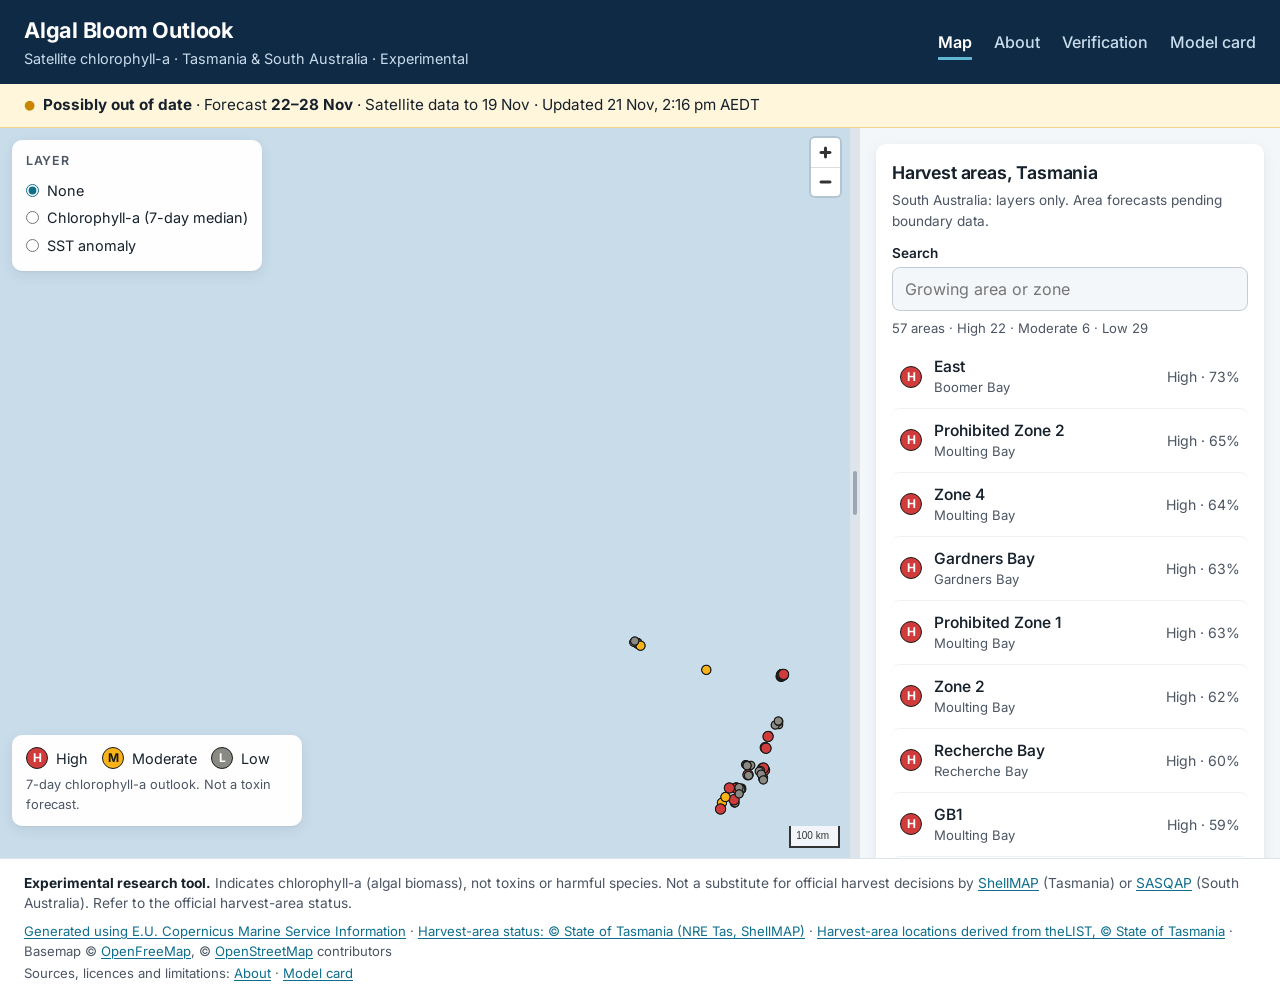
==== index.html @ 0fc2cfb4 "Forecast 2026-11-21 (run 44860241372)" ====
<!DOCTYPE html>
<html lang="en-AU">
<head>
  <meta charset="utf-8">
  <meta name="viewport" content="width=device-width, initial-scale=1">
  <title>Algal Bloom Outlook · Tasmania and South Australia (experimental)</title>
  <meta name="description" content="Experimental 7-day satellite chlorophyll-a outlook for Tasmanian shellfish harvest areas. Indicates algal biomass, not toxins. Not a substitute for official harvest decisions.">
  <link rel="stylesheet" href="vendor/maplibre-gl-6.19.0/maplibre-gl.css">
  <link rel="stylesheet" href="vendor/uplot-1.6.32/uPlot.min.css">
  <link rel="stylesheet" href="css/style.css">
</head>
<body>
  <a class="skip-link" href="#area-list-heading">Skip to harvest areas</a>

  <header class="site-header">
    <div class="brand">
      <h1>Algal Bloom Outlook</h1>
      <p class="tagline">Satellite chlorophyll-a · Tasmania &amp; South Australia · Experimental</p>
    </div>
    <nav aria-label="Site">
      <a href="./" aria-current="page">Map</a>
      <a href="about.html">About</a>
      <a href="verification.html">Verification</a>
      <a href="model-card.html">Model card</a>
    </nav>
  </header>

  <!-- Data freshness. Filled by js/main.js; announced to screen readers when it changes. -->
  <div id="status-banner" class="banner" role="status" aria-live="polite">Loading forecast…</div>

  <main class="layout">
    <section class="map-wrap" aria-label="Map">
      <div id="map" class="map" role="region" aria-label="Map of harvest areas. Keyboard users: use the harvest area list."></div>

      <form class="layer-control" id="layer-control" aria-label="Map layers">
        <fieldset>
          <legend>Layer</legend>
          <label><input type="radio" name="layer" value="none" checked> None</label>
          <label><input type="radio" name="layer" value="chl"> Chlorophyll-a (7-day median)</label>
          <label><input type="radio" name="layer" value="sst_anomaly"> SST anomaly</label>
        </fieldset>
        <div id="layer-legend" class="layer-legend" aria-live="polite"></div>
      </form>

      <div class="tier-key" aria-label="Outlook tier key">
        <span class="tier-dot tier-High" aria-hidden="true">H</span> High
        <span class="tier-dot tier-Moderate" aria-hidden="true">M</span> Moderate
        <span class="tier-dot tier-Low" aria-hidden="true">L</span> Low
        <span class="key-note">7-day chlorophyll-a outlook. Not a toxin forecast.</span>
      </div>
    </section>

    <!-- Drag (or use the arrow keys) to change how much room the map and the panel get. -->
    <div class="resizer" role="separator" aria-orientation="vertical" tabindex="0"
      aria-label="Resize panel (left and right arrow keys)" title="Drag to resize · double-click to reset"></div>

    <aside class="sidebar" aria-label="Areas and details">
      <!-- Details of the selected area (js/panel.js). Hidden until an area is chosen. -->
      <section id="panel" class="panel" hidden tabindex="-1" aria-labelledby="panel-title"></section>

      <section class="area-list" aria-labelledby="area-list-heading">
        <h2 id="area-list-heading" tabindex="-1">Harvest areas, Tasmania</h2>
        <p class="region-note">South Australia: layers only. Area forecasts pending boundary data.</p>
        <label class="search-label" for="area-search">Search</label>
        <input id="area-search" type="search" placeholder="Growing area or zone" autocomplete="off">
        <p id="area-count" class="area-count" aria-live="polite"></p>
        <ul id="area-items" class="area-items"></ul>
      </section>
    </aside>
  </main>

  <footer class="site-footer">
    <!-- Official links: verified in docs/data_sources.md (ShellMAP page: the old Growing-and-Harvest-Areas.aspx URL redirects here, HTTP 200 on 2026-11-19;
         the PIRSA page blocks scripts, URL from Phase 0 search). -->
    <p class="disclaimer" id="disclaimer">
      <strong>Experimental research tool.</strong> Indicates chlorophyll-a (algal biomass), not toxins or
      harmful species. Not a substitute for official harvest decisions by
      <a href="https://nre.tas.gov.au/aquaculture/shellmap/growing-and-harvest-areas" rel="noopener">ShellMAP</a> (Tasmania) or
      <a href="https://pir.sa.gov.au/fishing-and-aquaculture/seafood-quality-and-safety/shellfish-sasqap/harvesting-statuses" rel="noopener">SASQAP</a> (South Australia).
      Refer to the official harvest-area status.
    </p>
    <p id="attribution">Loading data sources…</p>
    <p>Sources, licences and limitations: <a href="about.html">About</a> · <a href="model-card.html">Model card</a></p>
  </footer>

  <script type="module" src="js/main.js"></script>
</body>
</html>
---- vendor/maplibre-gl-6.19.0/maplibre-gl.css ----
.maplibregl-map{font:12px/20px Helvetica Neue,Arial,Helvetica,sans-serif;overflow:hidden;position:relative;-webkit-tap-highlight-color:rgb(0 0 0/0);-webkit-touch-callout:none}.maplibregl-canvas{position:absolute;left:0;top:0}.maplibregl-map:fullscreen{width:100%;height:100%}.maplibregl-ctrl-group button.maplibregl-ctrl-compass{touch-action:none}.maplibregl-canvas-container.maplibregl-interactive,.maplibregl-ctrl-group button.maplibregl-ctrl-compass{cursor:grab;-webkit-user-select:none;-moz-user-select:none;user-select:none}.maplibregl-canvas-container.maplibregl-interactive.maplibregl-track-pointer{cursor:pointer}.maplibregl-canvas-container.maplibregl-interactive:active,.maplibregl-ctrl-group button.maplibregl-ctrl-compass:active{cursor:grabbing}.maplibregl-canvas-container.maplibregl-touch-zoom-rotate,.maplibregl-canvas-container.maplibregl-touch-zoom-rotate .maplibregl-canvas{touch-action:pan-x pan-y}.maplibregl-canvas-container.maplibregl-touch-drag-pan,.maplibregl-canvas-container.maplibregl-touch-drag-pan .maplibregl-canvas{touch-action:pinch-zoom}.maplibregl-canvas-container.maplibregl-touch-zoom-rotate.maplibregl-touch-drag-pan,.maplibregl-canvas-container.maplibregl-touch-zoom-rotate.maplibregl-touch-drag-pan .maplibregl-canvas{touch-action:none}.maplibregl-canvas-container.maplibregl-touch-drag-pan.maplibregl-cooperative-gestures,.maplibregl-canvas-container.maplibregl-touch-drag-pan.maplibregl-cooperative-gestures .maplibregl-canvas{touch-action:pan-x pan-y}.maplibregl-ctrl-bottom-left,.maplibregl-ctrl-bottom-right,.maplibregl-ctrl-top-left,.maplibregl-ctrl-top-right{position:absolute;pointer-events:none;z-index:2}.maplibregl-ctrl-top-left{top:0;left:0}.maplibregl-ctrl-top-right{top:0;right:0}.maplibregl-ctrl-bottom-left{bottom:0;left:0}.maplibregl-ctrl-bottom-right{right:0;bottom:0}.maplibregl-ctrl{clear:both;pointer-events:auto;transform:translate(0)}.maplibregl-ctrl-top-left .maplibregl-ctrl{margin:10px 0 0 10px;float:left}.maplibregl-ctrl-top-right .maplibregl-ctrl{margin:10px 10px 0 0;float:right}.maplibregl-ctrl-bottom-left .maplibregl-ctrl{margin:0 0 10px 10px;float:left}.maplibregl-ctrl-bottom-right .maplibregl-ctrl{margin:0 10px 10px 0;float:right}.maplibregl-ctrl-group{border-radius:4px;background:#fff}.maplibregl-ctrl-group:not(:empty){box-shadow:0 0 0 2px rgba(0,0,0,.1)}.maplibregl-ctrl-group button{width:29px;height:29px;display:block;padding:0;outline:none;border:0;box-sizing:border-box;background-color:transparent;cursor:pointer}.maplibregl-ctrl button{-webkit-user-select:none;-moz-user-select:none;user-select:none}.maplibregl-ctrl-group button+button{border-top:1px solid #ddd}.maplibregl-ctrl button .maplibregl-ctrl-icon{display:block;width:100%;height:100%;background-repeat:no-repeat;background-position:50%}@media(forced-colors:active){.maplibregl-ctrl-group:not(:empty){box-shadow:0 0 0 2px ButtonText}.maplibregl-ctrl-icon{background-color:transparent}.maplibregl-ctrl-group button+button{border-top:1px solid buttontext}}.maplibregl-ctrl button::-moz-focus-inner{border:0;padding:0}.maplibregl-ctrl-attrib-button:focus,.maplibregl-ctrl-group button:focus{box-shadow:0 0 2px 2px #0096ff}.maplibregl-ctrl button:disabled{cursor:not-allowed}.maplibregl-ctrl button:disabled .maplibregl-ctrl-icon{opacity:.25}@media(hover:hover){.maplibregl-ctrl button:not(:disabled):hover{background-color:rgba(0,0,0,.05)}}.maplibregl-ctrl button:not(:disabled):active{background-color:rgba(0,0,0,.05)}.maplibregl-ctrl-group button:focus:focus-visible{box-shadow:0 0 2px 2px #0096ff}.maplibregl-ctrl-group button:focus:not(:focus-visible){box-shadow:none}.maplibregl-ctrl-group button:focus:first-child{border-radius:4px 4px 0 0}.maplibregl-ctrl-group button:focus:last-child{border-radius:0 0 4px 4px}.maplibregl-ctrl-group button:focus:only-child{border-radius:inherit}.maplibregl-ctrl button.maplibregl-ctrl-zoom-out .maplibregl-ctrl-icon{background-image:url("data:image/svg+xml;charset=utf-8,%3Csvg xmlns='http://www.w3.org/2000/svg' width='29' height='29' viewBox='0 0 29 29' fill='%23333'%3E %3Cpath d='M10 13c-.75 0-1.5.75-1.5 1.5S9.25 16 10 16h9c.75 0 1.5-.75 1.5-1.5S19.75 13 19 13z'/%3E %3C/svg%3E")}.maplibregl-ctrl button.maplibregl-ctrl-zoom-in .maplibregl-ctrl-icon{background-image:url("data:image/svg+xml;charset=utf-8,%3Csvg xmlns='http://www.w3.org/2000/svg' width='29' height='29' viewBox='0 0 29 29' fill='%23333'%3E %3Cpath d='M14.5 8.5c-.75 0-1.5.75-1.5 1.5v3h-3c-.75 0-1.5.75-1.5 1.5S9.25 16 10 16h3v3c0 .75.75 1.5 1.5 1.5S16 19.75 16 19v-3h3c.75 0 1.5-.75 1.5-1.5S19.75 13 19 13h-3v-3c0-.75-.75-1.5-1.5-1.5'/%3E %3C/svg%3E")}@media(forced-colors:active){.maplibregl-ctrl button.maplibregl-ctrl-zoom-out .maplibregl-ctrl-icon{background-image:url("data:image/svg+xml;charset=utf-8,%3Csvg xmlns='http://www.w3.org/2000/svg' width='29' height='29' viewBox='0 0 29 29' fill='%23fff'%3E %3Cpath d='M10 13c-.75 0-1.5.75-1.5 1.5S9.25 16 10 16h9c.75 0 1.5-.75 1.5-1.5S19.75 13 19 13z'/%3E %3C/svg%3E")}.maplibregl-ctrl button.maplibregl-ctrl-zoom-in .maplibregl-ctrl-icon{background-image:url("data:image/svg+xml;charset=utf-8,%3Csvg xmlns='http://www.w3.org/2000/svg' width='29' height='29' viewBox='0 0 29 29' fill='%23fff'%3E %3Cpath d='M14.5 8.5c-.75 0-1.5.75-1.5 1.5v3h-3c-.75 0-1.5.75-1.5 1.5S9.25 16 10 16h3v3c0 .75.75 1.5 1.5 1.5S16 19.75 16 19v-3h3c.75 0 1.5-.75 1.5-1.5S19.75 13 19 13h-3v-3c0-.75-.75-1.5-1.5-1.5'/%3E %3C/svg%3E")}}@media(forced-colors:active) and (prefers-color-scheme:light){.maplibregl-ctrl button.maplibregl-ctrl-zoom-out .maplibregl-ctrl-icon{background-image:url("data:image/svg+xml;charset=utf-8,%3Csvg xmlns='http://www.w3.org/2000/svg' width='29' height='29' viewBox='0 0 29 29' fill='%23000'%3E %3Cpath d='M10 13c-.75 0-1.5.75-1.5 1.5S9.25 16 10 16h9c.75 0 1.5-.75 1.5-1.5S19.75 13 19 13z'/%3E %3C/svg%3E")}.maplibregl-ctrl button.maplibregl-ctrl-zoom-in .maplibregl-ctrl-icon{background-image:url("data:image/svg+xml;charset=utf-8,%3Csvg xmlns='http://www.w3.org/2000/svg' width='29' height='29' viewBox='0 0 29 29' fill='%23000'%3E %3Cpath d='M14.5 8.5c-.75 0-1.5.75-1.5 1.5v3h-3c-.75 0-1.5.75-1.5 1.5S9.25 16 10 16h3v3c0 .75.75 1.5 1.5 1.5S16 19.75 16 19v-3h3c.75 0 1.5-.75 1.5-1.5S19.75 13 19 13h-3v-3c0-.75-.75-1.5-1.5-1.5'/%3E %3C/svg%3E")}}.maplibregl-ctrl button.maplibregl-ctrl-fullscreen .maplibregl-ctrl-icon{background-image:url("data:image/svg+xml;charset=utf-8,%3Csvg xmlns='http://www.w3.org/2000/svg' width='29' height='29' viewBox='0 0 29 29' fill='%23333'%3E %3Cpath d='M24 16v5.5c0 1.75-.75 2.5-2.5 2.5H16v-1l3-1.5-4-5.5 1-1 5.5 4 1.5-3zM6 16l1.5 3 5.5-4 1 1-4 5.5 3 1.5v1H7.5C5.75 24 5 23.25 5 21.5V16zm7-11v1l-3 1.5 4 5.5-1 1-5.5-4L6 13H5V7.5C5 5.75 5.75 5 7.5 5zm11 2.5c0-1.75-.75-2.5-2.5-2.5H16v1l3 1.5-4 5.5 1 1 5.5-4 1.5 3h1z'/%3E %3C/svg%3E")}.maplibregl-ctrl button.maplibregl-ctrl-shrink .maplibregl-ctrl-icon{background-image:url("data:image/svg+xml;charset=utf-8,%3Csvg xmlns='http://www.w3.org/2000/svg' width='29' height='29' viewBox='0 0 29 29'%3E %3Cpath d='M18.5 16c-1.75 0-2.5.75-2.5 2.5V24h1l1.5-3 5.5 4 1-1-4-5.5 3-1.5v-1zM13 18.5c0-1.75-.75-2.5-2.5-2.5H5v1l3 1.5L4 24l1 1 5.5-4 1.5 3h1zm3-8c0 1.75.75 2.5 2.5 2.5H24v-1l-3-1.5L25 5l-1-1-5.5 4L17 5h-1zM10.5 13c1.75 0 2.5-.75 2.5-2.5V5h-1l-1.5 3L5 4 4 5l4 5.5L5 12v1z'/%3E %3C/svg%3E")}@media(forced-colors:active){.maplibregl-ctrl button.maplibregl-ctrl-fullscreen .maplibregl-ctrl-icon{background-image:url("data:image/svg+xml;charset=utf-8,%3Csvg xmlns='http://www.w3.org/2000/svg' width='29' height='29' viewBox='0 0 29 29' fill='%23fff'%3E %3Cpath d='M24 16v5.5c0 1.75-.75 2.5-2.5 2.5H16v-1l3-1.5-4-5.5 1-1 5.5 4 1.5-3zM6 16l1.5 3 5.5-4 1 1-4 5.5 3 1.5v1H7.5C5.75 24 5 23.25 5 21.5V16zm7-11v1l-3 1.5 4 5.5-1 1-5.5-4L6 13H5V7.5C5 5.75 5.75 5 7.5 5zm11 2.5c0-1.75-.75-2.5-2.5-2.5H16v1l3 1.5-4 5.5 1 1 5.5-4 1.5 3h1z'/%3E %3C/svg%3E")}.maplibregl-ctrl button.maplibregl-ctrl-shrink .maplibregl-ctrl-icon{background-image:url("data:image/svg+xml;charset=utf-8,%3Csvg xmlns='http://www.w3.org/2000/svg' width='29' height='29' viewBox='0 0 29 29' fill='%23fff'%3E %3Cpath d='M18.5 16c-1.75 0-2.5.75-2.5 2.5V24h1l1.5-3 5.5 4 1-1-4-5.5 3-1.5v-1zM13 18.5c0-1.75-.75-2.5-2.5-2.5H5v1l3 1.5L4 24l1 1 5.5-4 1.5 3h1zm3-8c0 1.75.75 2.5 2.5 2.5H24v-1l-3-1.5L25 5l-1-1-5.5 4L17 5h-1zM10.5 13c1.75 0 2.5-.75 2.5-2.5V5h-1l-1.5 3L5 4 4 5l4 5.5L5 12v1z'/%3E %3C/svg%3E")}}@media(forced-colors:active) and (prefers-color-scheme:light){.maplibregl-ctrl button.maplibregl-ctrl-fullscreen .maplibregl-ctrl-icon{background-image:url("data:image/svg+xml;charset=utf-8,%3Csvg xmlns='http://www.w3.org/2000/svg' width='29' height='29' viewBox='0 0 29 29' fill='%23000'%3E %3Cpath d='M24 16v5.5c0 1.75-.75 2.5-2.5 2.5H16v-1l3-1.5-4-5.5 1-1 5.5 4 1.5-3zM6 16l1.5 3 5.5-4 1 1-4 5.5 3 1.5v1H7.5C5.75 24 5 23.25 5 21.5V16zm7-11v1l-3 1.5 4 5.5-1 1-5.5-4L6 13H5V7.5C5 5.75 5.75 5 7.5 5zm11 2.5c0-1.75-.75-2.5-2.5-2.5H16v1l3 1.5-4 5.5 1 1 5.5-4 1.5 3h1z'/%3E %3C/svg%3E")}.maplibregl-ctrl button.maplibregl-ctrl-shrink .maplibregl-ctrl-icon{background-image:url("data:image/svg+xml;charset=utf-8,%3Csvg xmlns='http://www.w3.org/2000/svg' width='29' height='29' viewBox='0 0 29 29' fill='%23000'%3E %3Cpath d='M18.5 16c-1.75 0-2.5.75-2.5 2.5V24h1l1.5-3 5.5 4 1-1-4-5.5 3-1.5v-1zM13 18.5c0-1.75-.75-2.5-2.5-2.5H5v1l3 1.5L4 24l1 1 5.5-4 1.5 3h1zm3-8c0 1.75.75 2.5 2.5 2.5H24v-1l-3-1.5L25 5l-1-1-5.5 4L17 5h-1zM10.5 13c1.75 0 2.5-.75 2.5-2.5V5h-1l-1.5 3L5 4 4 5l4 5.5L5 12v1z'/%3E %3C/svg%3E")}}.maplibregl-ctrl button.maplibregl-ctrl-compass .maplibregl-ctrl-icon{background-image:url("data:image/svg+xml;charset=utf-8,%3Csvg xmlns='http://www.w3.org/2000/svg' width='29' height='29' viewBox='0 0 29 29' fill='%23333'%3E %3Cpath d='m10.5 14 4-8 4 8z'/%3E %3Cpath fill='%23ccc' d='m10.5 16 4 8 4-8z'/%3E %3C/svg%3E")}@media(forced-colors:active){.maplibregl-ctrl button.maplibregl-ctrl-compass .maplibregl-ctrl-icon{background-image:url("data:image/svg+xml;charset=utf-8,%3Csvg xmlns='http://www.w3.org/2000/svg' width='29' height='29' viewBox='0 0 29 29' fill='%23fff'%3E %3Cpath d='m10.5 14 4-8 4 8z'/%3E %3Cpath fill='%23ccc' d='m10.5 16 4 8 4-8z'/%3E %3C/svg%3E")}}@media(forced-colors:active) and (prefers-color-scheme:light){.maplibregl-ctrl button.maplibregl-ctrl-compass .maplibregl-ctrl-icon{background-image:url("data:image/svg+xml;charset=utf-8,%3Csvg xmlns='http://www.w3.org/2000/svg' width='29' height='29' viewBox='0 0 29 29' fill='%23000'%3E %3Cpath d='m10.5 14 4-8 4 8z'/%3E %3Cpath fill='%23ccc' d='m10.5 16 4 8 4-8z'/%3E %3C/svg%3E")}}.maplibregl-ctrl button.maplibregl-ctrl-globe .maplibregl-ctrl-icon{background-image:url("data:image/svg+xml;charset=utf-8,%3Csvg xmlns='http://www.w3.org/2000/svg' width='22' height='22' fill='none' viewBox='0 0 22 22' stroke='%23333'%3E %3Ccircle cx='11' cy='11' r='8.5'/%3E %3Cpath d='M17.5 11c0 4.819-3.02 8.5-6.5 8.5S4.5 15.819 4.5 11 7.52 2.5 11 2.5s6.5 3.681 6.5 8.5Z'/%3E %3Cpath d='M13.5 11c0 2.447-.331 4.64-.853 6.206-.262.785-.562 1.384-.872 1.777-.314.399-.58.517-.775.517-.195 0-.461-.118-.775-.517-.31-.393-.61-.992-.872-1.777C8.831 15.64 8.5 13.446 8.5 11c0-2.447.331-4.64.853-6.206.262-.785.562-1.384.872-1.777.314-.399.58-.517.775-.517.195 0 .461.118.775.517.31.393.61.992.872 1.777.522 1.565.853 3.76.853 6.206Z'/%3E %3Cpath d='M11 7.5c-1.909 0-3.622-.166-4.845-.428-.616-.132-1.08-.283-1.379-.434a1.333 1.333 0 0 1-.224-.138c.047-.038.12-.085.224-.138.299-.151.763-.302 1.379-.434C7.378 5.666 9.091 5.5 11 5.5c1.909 0 3.622.166 4.845.428.616.132 1.08.283 1.379.434.105.053.177.1.224.138-.047.038-.12.085-.224.138-.299.151-.763.302-1.379.434-1.223.262-2.936.428-4.845.428ZM4.486 6.436ZM11 16.5c-1.909 0-3.622-.166-4.845-.428-.616-.132-1.08-.283-1.379-.434a1.33 1.33 0 0 1-.224-.138 1.33 1.33 0 0 1 .224-.138c.299-.151.763-.302 1.379-.434C7.378 14.666 9.091 14.5 11 14.5c1.909 0 3.622.166 4.845.428.616.132 1.08.283 1.379.434.105.053.177.1.224.138a1.33 1.33 0 0 1-.224.138c-.299.151-.763.302-1.379.434-1.223.262-2.936.428-4.845.428Zm-6.514-1.064ZM11 12.5c-2.46 0-4.672-.222-6.255-.574-.796-.177-1.406-.38-1.805-.59a1.465 1.465 0 0 1-.39-.272.293.293 0 0 1-.047-.064.293.293 0 0 1 .048-.064c.066-.073.189-.167.389-.272.399-.21 1.009-.413 1.805-.59C6.328 9.722 8.54 9.5 11 9.5s4.672.222 6.256.574c.795.177 1.405.38 1.804.59.2.105.323.2.39.272a.33.33 0 0 1 .047.064.293.293 0 0 1-.048.064 1.435 1.435 0 0 1-.389.272c-.399.21-1.009.413-1.804.59-1.584.352-3.796.574-6.256.574Zm-8.501-1.51v.002-.002Zm0 .018v.002-.002Zm17.002.002v-.002.002Zm0-.018v-.002.002Z'/%3E %3C/svg%3E")}.maplibregl-ctrl button.maplibregl-ctrl-globe-enabled .maplibregl-ctrl-icon{background-image:url("data:image/svg+xml;charset=utf-8,%3Csvg xmlns='http://www.w3.org/2000/svg' width='22' height='22' fill='none' viewBox='0 0 22 22' stroke='%2333b5e5'%3E %3Ccircle cx='11' cy='11' r='8.5'/%3E %3Cpath d='M17.5 11c0 4.819-3.02 8.5-6.5 8.5S4.5 15.819 4.5 11 7.52 2.5 11 2.5s6.5 3.681 6.5 8.5Z'/%3E %3Cpath d='M13.5 11c0 2.447-.331 4.64-.853 6.206-.262.785-.562 1.384-.872 1.777-.314.399-.58.517-.775.517-.195 0-.461-.118-.775-.517-.31-.393-.61-.992-.872-1.777C8.831 15.64 8.5 13.446 8.5 11c0-2.447.331-4.64.853-6.206.262-.785.562-1.384.872-1.777.314-.399.58-.517.775-.517.195 0 .461.118.775.517.31.393.61.992.872 1.777.522 1.565.853 3.76.853 6.206Z'/%3E %3Cpath d='M11 7.5c-1.909 0-3.622-.166-4.845-.428-.616-.132-1.08-.283-1.379-.434a1.333 1.333 0 0 1-.224-.138c.047-.038.12-.085.224-.138.299-.151.763-.302 1.379-.434C7.378 5.666 9.091 5.5 11 5.5c1.909 0 3.622.166 4.845.428.616.132 1.08.283 1.379.434.105.053.177.1.224.138-.047.038-.12.085-.224.138-.299.151-.763.302-1.379.434-1.223.262-2.936.428-4.845.428ZM4.486 6.436ZM11 16.5c-1.909 0-3.622-.166-4.845-.428-.616-.132-1.08-.283-1.379-.434a1.33 1.33 0 0 1-.224-.138 1.33 1.33 0 0 1 .224-.138c.299-.151.763-.302 1.379-.434C7.378 14.666 9.091 14.5 11 14.5c1.909 0 3.622.166 4.845.428.616.132 1.08.283 1.379.434.105.053.177.1.224.138a1.33 1.33 0 0 1-.224.138c-.299.151-.763.302-1.379.434-1.223.262-2.936.428-4.845.428Zm-6.514-1.064ZM11 12.5c-2.46 0-4.672-.222-6.255-.574-.796-.177-1.406-.38-1.805-.59a1.465 1.465 0 0 1-.39-.272.293.293 0 0 1-.047-.064.293.293 0 0 1 .048-.064c.066-.073.189-.167.389-.272.399-.21 1.009-.413 1.805-.59C6.328 9.722 8.54 9.5 11 9.5s4.672.222 6.256.574c.795.177 1.405.38 1.804.59.2.105.323.2.39.272a.33.33 0 0 1 .047.064.293.293 0 0 1-.048.064 1.435 1.435 0 0 1-.389.272c-.399.21-1.009.413-1.804.59-1.584.352-3.796.574-6.256.574Zm-8.501-1.51v.002-.002Zm0 .018v.002-.002Zm17.002.002v-.002.002Zm0-.018v-.002.002Z'/%3E %3C/svg%3E")}.maplibregl-ctrl button.maplibregl-ctrl-terrain .maplibregl-ctrl-icon{background-image:url("data:image/svg+xml;charset=utf-8,%3Csvg xmlns='http://www.w3.org/2000/svg' width='22' height='22' viewBox='0 0 22 22' fill='%23333'%3E %3Cpath d='m1.754 13.406 4.453-4.851 3.09 3.09 3.281 3.277.969-.969-3.309-3.312 3.844-4.121 6.148 6.886h1.082v-.855l-7.207-8.07-4.84 5.187L6.169 6.57l-5.48 5.965v.871ZM.688 16.844h20.625v1.375H.688Zm0 0'/%3E %3C/svg%3E")}.maplibregl-ctrl button.maplibregl-ctrl-terrain-enabled .maplibregl-ctrl-icon{background-image:url("data:image/svg+xml;charset=utf-8,%3Csvg xmlns='http://www.w3.org/2000/svg' width='22' height='22' viewBox='0 0 22 22' fill='%2333b5e5'%3E %3Cpath d='m1.754 13.406 4.453-4.851 3.09 3.09 3.281 3.277.969-.969-3.309-3.312 3.844-4.121 6.148 6.886h1.082v-.855l-7.207-8.07-4.84 5.187L6.169 6.57l-5.48 5.965v.871ZM.688 16.844h20.625v1.375H.688Zm0 0'/%3E %3C/svg%3E")}.maplibregl-ctrl button.maplibregl-ctrl-geolocate .maplibregl-ctrl-icon{background-image:url("data:image/svg+xml;charset=utf-8,%3Csvg xmlns='http://www.w3.org/2000/svg' width='29' height='29' viewBox='0 0 20 20' fill='%23333'%3E %3Cpath d='M10 4C9 4 9 5 9 5v.1A5 5 0 0 0 5.1 9H5s-1 0-1 1 1 1 1 1h.1A5 5 0 0 0 9 14.9v.1s0 1 1 1 1-1 1-1v-.1a5 5 0 0 0 3.9-3.9h.1s1 0 1-1-1-1-1-1h-.1A5 5 0 0 0 11 5.1V5s0-1-1-1m0 2.5a3.5 3.5 0 1 1 0 7 3.5 3.5 0 1 1 0-7'/%3E %3Ccircle id='dot' cx='10' cy='10' r='2'/%3E %3Cpath id='stroke' d='m14 5 1 1-9 9-1-1z' display='none'/%3E %3C/svg%3E")}.maplibregl-ctrl button.maplibregl-ctrl-geolocate:disabled .maplibregl-ctrl-icon{background-image:url("data:image/svg+xml;charset=utf-8,%3Csvg xmlns='http://www.w3.org/2000/svg' width='29' height='29' viewBox='0 0 20 20' fill='%23aaa'%3E %3Cpath d='M10 4C9 4 9 5 9 5v.1A5 5 0 0 0 5.1 9H5s-1 0-1 1 1 1 1 1h.1A5 5 0 0 0 9 14.9v.1s0 1 1 1 1-1 1-1v-.1a5 5 0 0 0 3.9-3.9h.1s1 0 1-1-1-1-1-1h-.1A5 5 0 0 0 11 5.1V5s0-1-1-1m0 2.5a3.5 3.5 0 1 1 0 7 3.5 3.5 0 1 1 0-7'/%3E %3Ccircle id='dot' cx='10' cy='10' r='2'/%3E %3Cpath id='stroke' d='m14 5 1 1-9 9-1-1z' fill='%23f00'/%3E %3C/svg%3E")}.maplibregl-ctrl button.maplibregl-ctrl-geolocate.maplibregl-ctrl-geolocate-active .maplibregl-ctrl-icon{background-image:url("data:image/svg+xml;charset=utf-8,%3Csvg xmlns='http://www.w3.org/2000/svg' width='29' height='29' viewBox='0 0 20 20' fill='%2333b5e5'%3E %3Cpath d='M10 4C9 4 9 5 9 5v.1A5 5 0 0 0 5.1 9H5s-1 0-1 1 1 1 1 1h.1A5 5 0 0 0 9 14.9v.1s0 1 1 1 1-1 1-1v-.1a5 5 0 0 0 3.9-3.9h.1s1 0 1-1-1-1-1-1h-.1A5 5 0 0 0 11 5.1V5s0-1-1-1m0 2.5a3.5 3.5 0 1 1 0 7 3.5 3.5 0 1 1 0-7'/%3E %3Ccircle id='dot' cx='10' cy='10' r='2'/%3E %3Cpath id='stroke' d='m14 5 1 1-9 9-1-1z' display='none'/%3E %3C/svg%3E")}.maplibregl-ctrl button.maplibregl-ctrl-geolocate.maplibregl-ctrl-geolocate-active-error .maplibregl-ctrl-icon{background-image:url("data:image/svg+xml;charset=utf-8,%3Csvg xmlns='http://www.w3.org/2000/svg' width='29' height='29' viewBox='0 0 20 20' fill='%23e58978'%3E %3Cpath d='M10 4C9 4 9 5 9 5v.1A5 5 0 0 0 5.1 9H5s-1 0-1 1 1 1 1 1h.1A5 5 0 0 0 9 14.9v.1s0 1 1 1 1-1 1-1v-.1a5 5 0 0 0 3.9-3.9h.1s1 0 1-1-1-1-1-1h-.1A5 5 0 0 0 11 5.1V5s0-1-1-1m0 2.5a3.5 3.5 0 1 1 0 7 3.5 3.5 0 1 1 0-7'/%3E %3Ccircle id='dot' cx='10' cy='10' r='2'/%3E %3Cpath id='stroke' d='m14 5 1 1-9 9-1-1z' display='none'/%3E %3C/svg%3E")}.maplibregl-ctrl button.maplibregl-ctrl-geolocate.maplibregl-ctrl-geolocate-background .maplibregl-ctrl-icon{background-image:url("data:image/svg+xml;charset=utf-8,%3Csvg xmlns='http://www.w3.org/2000/svg' width='29' height='29' viewBox='0 0 20 20' fill='%2333b5e5'%3E %3Cpath d='M10 4C9 4 9 5 9 5v.1A5 5 0 0 0 5.1 9H5s-1 0-1 1 1 1 1 1h.1A5 5 0 0 0 9 14.9v.1s0 1 1 1 1-1 1-1v-.1a5 5 0 0 0 3.9-3.9h.1s1 0 1-1-1-1-1-1h-.1A5 5 0 0 0 11 5.1V5s0-1-1-1m0 2.5a3.5 3.5 0 1 1 0 7 3.5 3.5 0 1 1 0-7'/%3E %3Ccircle id='dot' cx='10' cy='10' r='2' display='none'/%3E %3Cpath id='stroke' d='m14 5 1 1-9 9-1-1z' display='none'/%3E %3C/svg%3E")}.maplibregl-ctrl button.maplibregl-ctrl-geolocate.maplibregl-ctrl-geolocate-background-error .maplibregl-ctrl-icon{background-image:url("data:image/svg+xml;charset=utf-8,%3Csvg xmlns='http://www.w3.org/2000/svg' width='29' height='29' viewBox='0 0 20 20' fill='%23e54e33'%3E %3Cpath d='M10 4C9 4 9 5 9 5v.1A5 5 0 0 0 5.1 9H5s-1 0-1 1 1 1 1 1h.1A5 5 0 0 0 9 14.9v.1s0 1 1 1 1-1 1-1v-.1a5 5 0 0 0 3.9-3.9h.1s1 0 1-1-1-1-1-1h-.1A5 5 0 0 0 11 5.1V5s0-1-1-1m0 2.5a3.5 3.5 0 1 1 0 7 3.5 3.5 0 1 1 0-7'/%3E %3Ccircle id='dot' cx='10' cy='10' r='2' display='none'/%3E %3Cpath id='stroke' d='m14 5 1 1-9 9-1-1z' display='none'/%3E %3C/svg%3E")}.maplibregl-ctrl button.maplibregl-ctrl-geolocate.maplibregl-ctrl-geolocate-waiting .maplibregl-ctrl-icon{animation:maplibregl-spin 2s linear infinite}@media(forced-colors:active){.maplibregl-ctrl button.maplibregl-ctrl-geolocate .maplibregl-ctrl-icon{background-image:url("data:image/svg+xml;charset=utf-8,%3Csvg xmlns='http://www.w3.org/2000/svg' width='29' height='29' viewBox='0 0 20 20' fill='%23fff'%3E %3Cpath d='M10 4C9 4 9 5 9 5v.1A5 5 0 0 0 5.1 9H5s-1 0-1 1 1 1 1 1h.1A5 5 0 0 0 9 14.9v.1s0 1 1 1 1-1 1-1v-.1a5 5 0 0 0 3.9-3.9h.1s1 0 1-1-1-1-1-1h-.1A5 5 0 0 0 11 5.1V5s0-1-1-1m0 2.5a3.5 3.5 0 1 1 0 7 3.5 3.5 0 1 1 0-7'/%3E %3Ccircle id='dot' cx='10' cy='10' r='2'/%3E %3Cpath id='stroke' d='m14 5 1 1-9 9-1-1z' display='none'/%3E %3C/svg%3E")}.maplibregl-ctrl button.maplibregl-ctrl-geolocate:disabled .maplibregl-ctrl-icon{background-image:url("data:image/svg+xml;charset=utf-8,%3Csvg xmlns='http://www.w3.org/2000/svg' width='29' height='29' viewBox='0 0 20 20' fill='%23999'%3E %3Cpath d='M10 4C9 4 9 5 9 5v.1A5 5 0 0 0 5.1 9H5s-1 0-1 1 1 1 1 1h.1A5 5 0 0 0 9 14.9v.1s0 1 1 1 1-1 1-1v-.1a5 5 0 0 0 3.9-3.9h.1s1 0 1-1-1-1-1-1h-.1A5 5 0 0 0 11 5.1V5s0-1-1-1m0 2.5a3.5 3.5 0 1 1 0 7 3.5 3.5 0 1 1 0-7'/%3E %3Ccircle id='dot' cx='10' cy='10' r='2'/%3E %3Cpath id='stroke' d='m14 5 1 1-9 9-1-1z' fill='%23f00'/%3E %3C/svg%3E")}.maplibregl-ctrl button.maplibregl-ctrl-geolocate.maplibregl-ctrl-geolocate-active .maplibregl-ctrl-icon{background-image:url("data:image/svg+xml;charset=utf-8,%3Csvg xmlns='http://www.w3.org/2000/svg' width='29' height='29' viewBox='0 0 20 20' fill='%2333b5e5'%3E %3Cpath d='M10 4C9 4 9 5 9 5v.1A5 5 0 0 0 5.1 9H5s-1 0-1 1 1 1 1 1h.1A5 5 0 0 0 9 14.9v.1s0 1 1 1 1-1 1-1v-.1a5 5 0 0 0 3.9-3.9h.1s1 0 1-1-1-1-1-1h-.1A5 5 0 0 0 11 5.1V5s0-1-1-1m0 2.5a3.5 3.5 0 1 1 0 7 3.5 3.5 0 1 1 0-7'/%3E %3Ccircle id='dot' cx='10' cy='10' r='2'/%3E %3Cpath id='stroke' d='m14 5 1 1-9 9-1-1z' display='none'/%3E %3C/svg%3E")}.maplibregl-ctrl button.maplibregl-ctrl-geolocate.maplibregl-ctrl-geolocate-active-error .maplibregl-ctrl-icon{background-image:url("data:image/svg+xml;charset=utf-8,%3Csvg xmlns='http://www.w3.org/2000/svg' width='29' height='29' viewBox='0 0 20 20' fill='%23e58978'%3E %3Cpath d='M10 4C9 4 9 5 9 5v.1A5 5 0 0 0 5.1 9H5s-1 0-1 1 1 1 1 1h.1A5 5 0 0 0 9 14.9v.1s0 1 1 1 1-1 1-1v-.1a5 5 0 0 0 3.9-3.9h.1s1 0 1-1-1-1-1-1h-.1A5 5 0 0 0 11 5.1V5s0-1-1-1m0 2.5a3.5 3.5 0 1 1 0 7 3.5 3.5 0 1 1 0-7'/%3E %3Ccircle id='dot' cx='10' cy='10' r='2'/%3E %3Cpath id='stroke' d='m14 5 1 1-9 9-1-1z' display='none'/%3E %3C/svg%3E")}.maplibregl-ctrl button.maplibregl-ctrl-geolocate.maplibregl-ctrl-geolocate-background .maplibregl-ctrl-icon{background-image:url("data:image/svg+xml;charset=utf-8,%3Csvg xmlns='http://www.w3.org/2000/svg' width='29' height='29' viewBox='0 0 20 20' fill='%2333b5e5'%3E %3Cpath d='M10 4C9 4 9 5 9 5v.1A5 5 0 0 0 5.1 9H5s-1 0-1 1 1 1 1 1h.1A5 5 0 0 0 9 14.9v.1s0 1 1 1 1-1 1-1v-.1a5 5 0 0 0 3.9-3.9h.1s1 0 1-1-1-1-1-1h-.1A5 5 0 0 0 11 5.1V5s0-1-1-1m0 2.5a3.5 3.5 0 1 1 0 7 3.5 3.5 0 1 1 0-7'/%3E %3Ccircle id='dot' cx='10' cy='10' r='2' display='none'/%3E %3Cpath id='stroke' d='m14 5 1 1-9 9-1-1z' display='none'/%3E %3C/svg%3E")}.maplibregl-ctrl button.maplibregl-ctrl-geolocate.maplibregl-ctrl-geolocate-background-error .maplibregl-ctrl-icon{background-image:url("data:image/svg+xml;charset=utf-8,%3Csvg xmlns='http://www.w3.org/2000/svg' width='29' height='29' viewBox='0 0 20 20' fill='%23e54e33'%3E %3Cpath d='M10 4C9 4 9 5 9 5v.1A5 5 0 0 0 5.1 9H5s-1 0-1 1 1 1 1 1h.1A5 5 0 0 0 9 14.9v.1s0 1 1 1 1-1 1-1v-.1a5 5 0 0 0 3.9-3.9h.1s1 0 1-1-1-1-1-1h-.1A5 5 0 0 0 11 5.1V5s0-1-1-1m0 2.5a3.5 3.5 0 1 1 0 7 3.5 3.5 0 1 1 0-7'/%3E %3Ccircle id='dot' cx='10' cy='10' r='2' display='none'/%3E %3Cpath id='stroke' d='m14 5 1 1-9 9-1-1z' display='none'/%3E %3C/svg%3E")}}@media(forced-colors:active) and (prefers-color-scheme:light){.maplibregl-ctrl button.maplibregl-ctrl-geolocate .maplibregl-ctrl-icon{background-image:url("data:image/svg+xml;charset=utf-8,%3Csvg xmlns='http://www.w3.org/2000/svg' width='29' height='29' viewBox='0 0 20 20' fill='%23000'%3E %3Cpath d='M10 4C9 4 9 5 9 5v.1A5 5 0 0 0 5.1 9H5s-1 0-1 1 1 1 1 1h.1A5 5 0 0 0 9 14.9v.1s0 1 1 1 1-1 1-1v-.1a5 5 0 0 0 3.9-3.9h.1s1 0 1-1-1-1-1-1h-.1A5 5 0 0 0 11 5.1V5s0-1-1-1m0 2.5a3.5 3.5 0 1 1 0 7 3.5 3.5 0 1 1 0-7'/%3E %3Ccircle id='dot' cx='10' cy='10' r='2'/%3E %3Cpath id='stroke' d='m14 5 1 1-9 9-1-1z' display='none'/%3E %3C/svg%3E")}.maplibregl-ctrl button.maplibregl-ctrl-geolocate:disabled .maplibregl-ctrl-icon{background-image:url("data:image/svg+xml;charset=utf-8,%3Csvg xmlns='http://www.w3.org/2000/svg' width='29' height='29' viewBox='0 0 20 20' fill='%23666'%3E %3Cpath d='M10 4C9 4 9 5 9 5v.1A5 5 0 0 0 5.1 9H5s-1 0-1 1 1 1 1 1h.1A5 5 0 0 0 9 14.9v.1s0 1 1 1 1-1 1-1v-.1a5 5 0 0 0 3.9-3.9h.1s1 0 1-1-1-1-1-1h-.1A5 5 0 0 0 11 5.1V5s0-1-1-1m0 2.5a3.5 3.5 0 1 1 0 7 3.5 3.5 0 1 1 0-7'/%3E %3Ccircle id='dot' cx='10' cy='10' r='2'/%3E %3Cpath id='stroke' d='m14 5 1 1-9 9-1-1z' fill='%23f00'/%3E %3C/svg%3E")}}@keyframes maplibregl-spin{0%{transform:rotate(0deg)}to{transform:rotate(1turn)}}a.maplibregl-ctrl-logo{width:88px;height:23px;margin:0 0 -4px -4px;display:block;background-repeat:no-repeat;cursor:pointer;overflow:hidden;background-image:url("data:image/svg+xml;charset=utf-8,%3Csvg xmlns='http://www.w3.org/2000/svg' width='88' height='23' fill='none'%3E %3Cpath fill='%23000' fill-opacity='.4' fill-rule='evenodd' d='M17.408 16.796h-1.827l2.501-12.095h.198l3.324 6.533.988 2.19.988-2.19 3.258-6.533h.181l2.6 12.095h-1.81l-1.218-5.644-.362-1.71-.658 1.71-2.929 5.644h-.098l-2.914-5.644-.757-1.71-.345 1.71zm1.958-3.42-.726 3.663a1.255 1.255 0 0 1-1.232 1.011h-1.827a1.255 1.255 0 0 1-1.229-1.509l2.501-12.095a1.255 1.255 0 0 1 1.23-1.001h.197a1.25 1.25 0 0 1 1.12.685l3.19 6.273 3.125-6.263a1.25 1.25 0 0 1 1.123-.695h.181a1.255 1.255 0 0 1 1.227.991l1.443 6.71a5 5 0 0 1 .314-.787l.009-.016a4.6 4.6 0 0 1 1.777-1.887c.782-.46 1.668-.667 2.611-.667a4.6 4.6 0 0 1 1.7.32l.306.134c.21-.16.474-.256.759-.256h1.694a1.255 1.255 0 0 1 1.212.925 1.255 1.255 0 0 1 1.212-.925h1.711c.284 0 .545.094.755.252.613-.3 1.312-.45 2.075-.45 1.356 0 2.557.445 3.482 1.4q.47.48.763 1.064V4.701a1.255 1.255 0 0 1 1.255-1.255h1.86A1.255 1.255 0 0 1 54.44 4.7v9.194h2.217c.19 0 .37.043.532.118v-4.77c0-.356.147-.678.385-.906a2.42 2.42 0 0 1-.682-1.71c0-.665.267-1.253.735-1.7a2.45 2.45 0 0 1 1.722-.674 2.43 2.43 0 0 1 1.705.675q.318.302.504.683V4.7a1.255 1.255 0 0 1 1.255-1.255h1.744A1.255 1.255 0 0 1 65.812 4.7v3.335a4.8 4.8 0 0 1 1.526-.246c.938 0 1.817.214 2.59.69a4.47 4.47 0 0 1 1.67 1.743v-.98a1.255 1.255 0 0 1 1.256-1.256h1.777c.233 0 .451.064.639.174a3.4 3.4 0 0 1 1.567-.372c.346 0 .861.02 1.285.232a1.25 1.25 0 0 1 .689 1.004 4.7 4.7 0 0 1 .853-.588c.795-.44 1.675-.647 2.61-.647 1.385 0 2.65.39 3.525 1.396.836.938 1.168 2.173 1.168 3.528q-.001.515-.056 1.051a1.255 1.255 0 0 1-.947 1.09l.408.952a1.255 1.255 0 0 1-.477 1.552c-.418.268-.92.463-1.458.612-.613.171-1.304.244-2.049.244-1.06 0-2.043-.207-2.886-.698l-.015-.008c-.798-.48-1.419-1.135-1.818-1.963l-.004-.008a5.8 5.8 0 0 1-.548-2.512q0-.429.053-.843a1.3 1.3 0 0 1-.333-.086l-.166-.004c-.223 0-.426.062-.643.228-.03.024-.142.139-.142.59v3.883a1.255 1.255 0 0 1-1.256 1.256h-1.777a1.255 1.255 0 0 1-1.256-1.256V15.69l-.032.057a4.8 4.8 0 0 1-1.86 1.833 5.04 5.04 0 0 1-2.484.634 4.5 4.5 0 0 1-1.935-.424 1.25 1.25 0 0 1-.764.258h-1.71a1.255 1.255 0 0 1-1.256-1.255V7.687a2.4 2.4 0 0 1-.428.625c.253.23.412.561.412.93v7.553a1.255 1.255 0 0 1-1.256 1.255h-1.843a1.25 1.25 0 0 1-.894-.373c-.228.23-.544.373-.894.373H51.32a1.255 1.255 0 0 1-1.256-1.255v-1.251l-.061.117a4.7 4.7 0 0 1-1.782 1.884 4.77 4.77 0 0 1-2.485.67 5.6 5.6 0 0 1-1.485-.188l.009 2.764a1.255 1.255 0 0 1-1.255 1.259h-1.729a1.255 1.255 0 0 1-1.255-1.255v-3.537a1.255 1.255 0 0 1-1.167.793h-1.679a1.25 1.25 0 0 1-.77-.263 4.5 4.5 0 0 1-1.945.429c-.885 0-1.724-.21-2.495-.632l-.017-.01a5 5 0 0 1-1.081-.836 1.255 1.255 0 0 1-1.254 1.312h-1.81a1.255 1.255 0 0 1-1.228-.99l-.782-3.625-2.044 3.939a1.25 1.25 0 0 1-1.115.676h-.098a1.25 1.25 0 0 1-1.116-.68l-2.061-3.994zM35.92 16.63l.207-.114.223-.15q.493-.356.735-.785l.061-.118.033 1.332h1.678V9.242h-1.694l-.033 1.267q-.133-.329-.526-.658l-.032-.028a3.2 3.2 0 0 0-.668-.428l-.27-.12a3.3 3.3 0 0 0-1.235-.23q-1.136-.001-1.974.493a3.36 3.36 0 0 0-1.3 1.382q-.445.89-.444 2.074 0 1.2.51 2.107a3.8 3.8 0 0 0 1.382 1.381 3.9 3.9 0 0 0 1.893.477q.795 0 1.455-.33zm-2.789-5.38q-.576.675-.575 1.762 0 1.102.559 1.794.576.675 1.645.675a2.25 2.25 0 0 0 .934-.19 2.2 2.2 0 0 0 .468-.29l.178-.161a2.2 2.2 0 0 0 .397-.561q.244-.5.244-1.15v-.115q0-.708-.296-1.267l-.043-.077a2.2 2.2 0 0 0-.633-.709l-.13-.086-.047-.028a2.1 2.1 0 0 0-1.073-.285q-1.052 0-1.629.692zm2.316 2.706c.163-.17.28-.407.28-.83v-.114c0-.292-.06-.508-.15-.68a.96.96 0 0 0-.353-.389.85.85 0 0 0-.464-.127c-.4 0-.56.114-.664.239l-.01.012c-.148.174-.275.45-.275.945 0 .506.122.801.27.99.097.11.266.224.68.224.303 0 .504-.09.687-.269zm7.545 1.705a2.6 2.6 0 0 0 .331.423q.319.33.755.548l.173.074q.65.255 1.49.255 1.02 0 1.844-.493a3.45 3.45 0 0 0 1.316-1.4q.493-.904.493-2.089 0-1.909-.988-2.913-.988-1.02-2.584-1.02-.898 0-1.575.347a3 3 0 0 0-.415.262l-.199.166a3.4 3.4 0 0 0-.64.82V9.242h-1.712v11.553h1.729l-.017-5.134zm.53-1.138q.206.29.48.5l.155.11.053.034q.51.296 1.119.297 1.07 0 1.645-.675.577-.69.576-1.762 0-1.119-.576-1.777-.558-.675-1.645-.675-.435 0-.835.16a2 2 0 0 0-.284.136 2 2 0 0 0-.363.254 2.2 2.2 0 0 0-.46.569l-.082.162a2.6 2.6 0 0 0-.213 1.072v.115q0 .707.296 1.267l.135.211zm.964-.818a1.1 1.1 0 0 0 .367.385.94.94 0 0 0 .476.118c.423 0 .59-.117.687-.23.159-.194.28-.478.28-.95 0-.53-.133-.8-.266-.952l-.021-.025c-.078-.094-.231-.221-.68-.221a1 1 0 0 0-.503.135l-.012.007a.86.86 0 0 0-.335.343c-.073.133-.132.324-.132.614v.115a1.4 1.4 0 0 0 .14.66zm15.7-6.222q.347-.346.346-.856a1.05 1.05 0 0 0-.345-.79 1.18 1.18 0 0 0-.84-.329q-.51 0-.855.33a1.05 1.05 0 0 0-.346.79q0 .51.346.855.345.346.856.346.51 0 .839-.346zm4.337 9.314.033-1.332q.191.403.59.747l.098.081a4 4 0 0 0 .316.224l.223.122a3.2 3.2 0 0 0 1.44.322 3.8 3.8 0 0 0 1.875-.477 3.5 3.5 0 0 0 1.382-1.366q.527-.89.526-2.09 0-1.184-.444-2.073a3.24 3.24 0 0 0-1.283-1.399q-.823-.51-1.942-.51a3.5 3.5 0 0 0-1.527.344l-.086.043-.165.09a3 3 0 0 0-.33.214q-.432.315-.656.707a2 2 0 0 0-.099.198l.082-1.283V4.701h-1.744v12.095zm.473-2.509a2.5 2.5 0 0 0 .566.7q.117.098.245.18l.144.08a2.1 2.1 0 0 0 .975.232q1.07 0 1.645-.675.576-.69.576-1.778 0-1.102-.576-1.777-.56-.691-1.645-.692a2.2 2.2 0 0 0-1.015.235q-.22.113-.415.282l-.15.142a2.1 2.1 0 0 0-.42.594q-.223.479-.223 1.1v.115q0 .705.293 1.26zm2.616-.293c.157-.191.28-.479.28-.967 0-.51-.13-.79-.276-.961l-.021-.026c-.082-.1-.232-.225-.67-.225a.87.87 0 0 0-.681.279l-.012.011c-.154.155-.274.38-.274.807v.115c0 .285.057.499.144.669a1.1 1.1 0 0 0 .367.405c.137.082.28.123.455.123.423 0 .59-.118.686-.23zm8.266-3.013q.345-.13.724-.14l.069-.002q.493 0 .642.099l.247-1.794q-.196-.099-.717-.099a2.3 2.3 0 0 0-.545.063 2 2 0 0 0-.411.148 2.2 2.2 0 0 0-.4.249 2.5 2.5 0 0 0-.485.499 2.7 2.7 0 0 0-.32.581l-.05.137v-1.48h-1.778v7.553h1.777v-3.884q0-.546.159-.943a1.5 1.5 0 0 1 .466-.636 2.5 2.5 0 0 1 .399-.253 2 2 0 0 1 .224-.099zm9.784 2.656.05-.922q0-1.743-.856-2.698-.838-.97-2.584-.97-1.119-.001-2.007.493a3.46 3.46 0 0 0-1.4 1.382q-.493.906-.493 2.106 0 1.07.428 1.975.428.89 1.332 1.432.906.526 2.255.526.973 0 1.668-.185l.044-.012.135-.04q.613-.184.984-.421l-.542-1.267q-.3.162-.642.274l-.297.087q-.51.131-1.3.131-.954 0-1.497-.444a1.6 1.6 0 0 1-.192-.193q-.366-.44-.512-1.234l-.004-.021zm-5.427-1.256-.003.022h3.752v-.138q-.011-.727-.288-1.118a1 1 0 0 0-.156-.176q-.46-.428-1.316-.428-.986 0-1.494.604-.379.45-.494 1.234zm-27.053 2.77V4.7h-1.86v12.095h5.333V15.15zm7.103-5.908v7.553h-1.843V9.242h1.843z'/%3E %3Cpath fill='%23fff' d='m19.63 11.151-.757-1.71-.345 1.71-1.12 5.644h-1.827L18.083 4.7h.197l3.325 6.533.988 2.19.988-2.19L26.839 4.7h.181l2.6 12.095h-1.81l-1.218-5.644-.362-1.71-.658 1.71-2.93 5.644h-.098l-2.913-5.644zm14.836 5.81q-1.02 0-1.893-.478a3.8 3.8 0 0 1-1.381-1.382q-.51-.906-.51-2.106 0-1.185.444-2.074a3.36 3.36 0 0 1 1.3-1.382q.839-.494 1.974-.494a3.3 3.3 0 0 1 1.234.231 3.3 3.3 0 0 1 .97.575q.396.33.527.659l.033-1.267h1.694v7.553H37.18l-.033-1.332q-.279.593-1.02 1.053a3.17 3.17 0 0 1-1.662.444zm.296-1.482q.938 0 1.58-.642.642-.66.642-1.711v-.115q0-.708-.296-1.267a2.2 2.2 0 0 0-.807-.872 2.1 2.1 0 0 0-1.119-.313q-1.053 0-1.629.692-.575.675-.575 1.76 0 1.103.559 1.795.577.675 1.645.675zm6.521-6.237h1.711v1.4q.906-1.597 2.83-1.597 1.596 0 2.584 1.02.988 1.005.988 2.914 0 1.185-.493 2.09a3.46 3.46 0 0 1-1.316 1.399 3.5 3.5 0 0 1-1.844.493q-.954 0-1.662-.329a2.67 2.67 0 0 1-1.086-.97l.017 5.134h-1.728zm4.048 6.22q1.07 0 1.645-.674.577-.69.576-1.762 0-1.119-.576-1.777-.558-.675-1.645-.675-.592 0-1.12.296-.51.28-.822.823-.296.527-.296 1.234v.115q0 .708.296 1.267.313.543.823.855.51.296 1.119.297z'/%3E %3Cpath fill='%23e1e3e9' d='M51.325 4.7h1.86v10.45h3.473v1.646h-5.333zm7.12 4.542h1.843v7.553h-1.843zm.905-1.415a1.16 1.16 0 0 1-.856-.346 1.17 1.17 0 0 1-.346-.856 1.05 1.05 0 0 1 .346-.79q.346-.329.856-.329.494 0 .839.33a1.05 1.05 0 0 1 .345.79 1.16 1.16 0 0 1-.345.855q-.33.346-.84.346zm7.875 9.133a3.17 3.17 0 0 1-1.662-.444q-.723-.46-1.004-1.053l-.033 1.332h-1.71V4.701h1.743v4.657l-.082 1.283q.279-.658 1.086-1.119a3.5 3.5 0 0 1 1.778-.477q1.119 0 1.942.51a3.24 3.24 0 0 1 1.283 1.4q.445.888.444 2.072 0 1.201-.526 2.09a3.5 3.5 0 0 1-1.382 1.366 3.8 3.8 0 0 1-1.876.477zm-.296-1.481q1.069 0 1.645-.675.577-.69.577-1.778 0-1.102-.577-1.776-.56-.691-1.645-.692a2.12 2.12 0 0 0-1.58.659q-.642.641-.642 1.694v.115q0 .71.296 1.267a2.4 2.4 0 0 0 .807.872 2.1 2.1 0 0 0 1.119.313zm5.927-6.237h1.777v1.481q.263-.757.856-1.217a2.14 2.14 0 0 1 1.349-.46q.527 0 .724.098l-.247 1.794q-.149-.099-.642-.099-.774 0-1.416.494-.626.493-.626 1.58v3.883h-1.777V9.242zm9.534 7.718q-1.35 0-2.255-.526-.904-.543-1.332-1.432a4.6 4.6 0 0 1-.428-1.975q0-1.2.493-2.106a3.46 3.46 0 0 1 1.4-1.382q.889-.495 2.007-.494 1.744 0 2.584.97.855.956.856 2.7 0 .444-.05.92h-5.43q.18 1.005.708 1.45.542.443 1.497.443.79 0 1.3-.131a4 4 0 0 0 .938-.362l.542 1.267q-.411.263-1.119.46-.708.198-1.711.197zm1.596-4.558q.016-1.02-.444-1.432-.46-.428-1.316-.428-1.728 0-1.991 1.86z'/%3E %3Cpath d='M5.074 15.948a.484.657 0 0 0-.486.659v1.84a.484.657 0 0 0 .486.659h4.101a.484.657 0 0 0 .486-.659v-1.84a.484.657 0 0 0-.486-.659zm3.56 1.16H5.617v.838h3.017z' style='fill:%23fff;fill-rule:evenodd;stroke-width:1.03600001'/%3E %3Cg style='stroke-width:1.12603545'%3E %3Cpath d='M-9.408-1.416c-3.833-.025-7.056 2.912-7.08 6.615-.02 3.08 1.653 4.832 3.107 6.268.903.892 1.721 1.74 2.32 2.902l-.525-.004c-.543-.003-.992.304-1.24.639a1.87 1.87 0 0 0-.362 1.121l-.011 1.877c-.003.402.104.787.347 1.125.244.338.688.653 1.23.656l4.142.028c.542.003.99-.306 1.238-.641a1.87 1.87 0 0 0 .363-1.121l.012-1.875a1.87 1.87 0 0 0-.348-1.127c-.243-.338-.688-.653-1.23-.656l-.518-.004c.597-1.145 1.425-1.983 2.348-2.87 1.473-1.414 3.18-3.149 3.2-6.226-.016-3.59-2.923-6.684-6.993-6.707m-.006 1.1v.002c3.274.02 5.92 2.532 5.9 5.6-.017 2.706-1.39 4.026-2.863 5.44-1.034.994-2.118 2.033-2.814 3.633-.018.041-.052.055-.075.065q-.013.004-.02.01a.34.34 0 0 1-.226.084.34.34 0 0 1-.224-.086l-.092-.077c-.699-1.615-1.768-2.669-2.781-3.67-1.454-1.435-2.797-2.762-2.78-5.478.02-3.067 2.7-5.545 5.975-5.523m-.02 2.826c-1.62-.01-2.944 1.315-2.955 2.96-.01 1.646 1.295 2.988 2.916 2.999h.002c1.621.01 2.943-1.316 2.953-2.961.011-1.646-1.294-2.988-2.916-2.998m-.005 1.1c1.017.006 1.829.83 1.822 1.89s-.83 1.874-1.848 1.867c-1.018-.006-1.829-.83-1.822-1.89s.83-1.874 1.848-1.868m-2.155 11.857 4.14.025c.271.002.49.305.487.676l-.013 1.875c-.003.37-.224.67-.495.668l-4.14-.025c-.27-.002-.487-.306-.485-.676l.012-1.875c.003-.37.224-.67.494-.668' style='color:%23000;font-style:normal;font-variant:normal;font-weight:400;font-stretch:normal;font-size:medium;line-height:normal;font-family:sans-serif;font-variant-ligatures:normal;font-variant-position:normal;font-variant-caps:normal;font-variant-numeric:normal;font-variant-alternates:normal;font-feature-settings:normal;text-indent:0;text-align:start;text-decoration:none;text-decoration-line:none;text-decoration-style:solid;text-decoration-color:%23000;letter-spacing:normal;word-spacing:normal;text-transform:none;writing-mode:lr-tb;direction:ltr;text-orientation:mixed;dominant-baseline:auto;baseline-shift:baseline;text-anchor:start;white-space:normal;shape-padding:0;clip-rule:evenodd;display:inline;overflow:visible;visibility:visible;opacity:1;isolation:auto;mix-blend-mode:normal;color-interpolation:sRGB;color-interpolation-filters:linearRGB;solid-color:%23000;solid-opacity:1;vector-effect:none;fill:%23000;fill-opacity:.4;fill-rule:evenodd;stroke:none;stroke-width:2.47727823;stroke-linecap:butt;stroke-linejoin:miter;stroke-miterlimit:4;stroke-dasharray:none;stroke-dashoffset:0;stroke-opacity:1;color-rendering:auto;image-rendering:auto;shape-rendering:auto;text-rendering:auto' transform='translate(15.553 2.85)scale(.88807)'/%3E %3Cpath d='M-9.415-.316C-12.69-.338-15.37 2.14-15.39 5.207c-.017 2.716 1.326 4.041 2.78 5.477 1.013 1 2.081 2.055 2.78 3.67l.092.076a.34.34 0 0 0 .225.086.34.34 0 0 0 .227-.083l.019-.01c.022-.009.057-.024.074-.064.697-1.6 1.78-2.64 2.814-3.634 1.473-1.414 2.847-2.733 2.864-5.44.02-3.067-2.627-5.58-5.901-5.601m-.057 8.784c1.621.011 2.944-1.315 2.955-2.96.01-1.646-1.295-2.988-2.916-2.999-1.622-.01-2.945 1.315-2.955 2.96s1.295 2.989 2.916 3' style='clip-rule:evenodd;fill:%23e1e3e9;fill-opacity:1;fill-rule:evenodd;stroke:none;stroke-width:2.47727823;stroke-miterlimit:4;stroke-dasharray:none;stroke-opacity:.4' transform='translate(15.553 2.85)scale(.88807)'/%3E %3Cpath d='M-11.594 15.465c-.27-.002-.492.297-.494.668l-.012 1.876c-.003.371.214.673.485.675l4.14.027c.271.002.492-.298.495-.668l.012-1.877c.003-.37-.215-.672-.485-.674z' style='clip-rule:evenodd;fill:%23fff;fill-opacity:1;fill-rule:evenodd;stroke:none;stroke-width:2.47727823;stroke-miterlimit:4;stroke-dasharray:none;stroke-opacity:.4' transform='translate(15.553 2.85)scale(.88807)'/%3E %3C/g%3E %3C/svg%3E")}a.maplibregl-ctrl-logo.maplibregl-compact{width:14px}@media(forced-colors:active){a.maplibregl-ctrl-logo{background-color:transparent;background-image:url("data:image/svg+xml;charset=utf-8,%3Csvg xmlns='http://www.w3.org/2000/svg' width='88' height='23' fill='none'%3E %3Cpath fill='%23000' fill-opacity='.4' fill-rule='evenodd' d='M17.408 16.796h-1.827l2.501-12.095h.198l3.324 6.533.988 2.19.988-2.19 3.258-6.533h.181l2.6 12.095h-1.81l-1.218-5.644-.362-1.71-.658 1.71-2.929 5.644h-.098l-2.914-5.644-.757-1.71-.345 1.71zm1.958-3.42-.726 3.663a1.255 1.255 0 0 1-1.232 1.011h-1.827a1.255 1.255 0 0 1-1.229-1.509l2.501-12.095a1.255 1.255 0 0 1 1.23-1.001h.197a1.25 1.25 0 0 1 1.12.685l3.19 6.273 3.125-6.263a1.25 1.25 0 0 1 1.123-.695h.181a1.255 1.255 0 0 1 1.227.991l1.443 6.71a5 5 0 0 1 .314-.787l.009-.016a4.6 4.6 0 0 1 1.777-1.887c.782-.46 1.668-.667 2.611-.667a4.6 4.6 0 0 1 1.7.32l.306.134c.21-.16.474-.256.759-.256h1.694a1.255 1.255 0 0 1 1.212.925 1.255 1.255 0 0 1 1.212-.925h1.711c.284 0 .545.094.755.252.613-.3 1.312-.45 2.075-.45 1.356 0 2.557.445 3.482 1.4q.47.48.763 1.064V4.701a1.255 1.255 0 0 1 1.255-1.255h1.86A1.255 1.255 0 0 1 54.44 4.7v9.194h2.217c.19 0 .37.043.532.118v-4.77c0-.356.147-.678.385-.906a2.42 2.42 0 0 1-.682-1.71c0-.665.267-1.253.735-1.7a2.45 2.45 0 0 1 1.722-.674 2.43 2.43 0 0 1 1.705.675q.318.302.504.683V4.7a1.255 1.255 0 0 1 1.255-1.255h1.744A1.255 1.255 0 0 1 65.812 4.7v3.335a4.8 4.8 0 0 1 1.526-.246c.938 0 1.817.214 2.59.69a4.47 4.47 0 0 1 1.67 1.743v-.98a1.255 1.255 0 0 1 1.256-1.256h1.777c.233 0 .451.064.639.174a3.4 3.4 0 0 1 1.567-.372c.346 0 .861.02 1.285.232a1.25 1.25 0 0 1 .689 1.004 4.7 4.7 0 0 1 .853-.588c.795-.44 1.675-.647 2.61-.647 1.385 0 2.65.39 3.525 1.396.836.938 1.168 2.173 1.168 3.528q-.001.515-.056 1.051a1.255 1.255 0 0 1-.947 1.09l.408.952a1.255 1.255 0 0 1-.477 1.552c-.418.268-.92.463-1.458.612-.613.171-1.304.244-2.049.244-1.06 0-2.043-.207-2.886-.698l-.015-.008c-.798-.48-1.419-1.135-1.818-1.963l-.004-.008a5.8 5.8 0 0 1-.548-2.512q0-.429.053-.843a1.3 1.3 0 0 1-.333-.086l-.166-.004c-.223 0-.426.062-.643.228-.03.024-.142.139-.142.59v3.883a1.255 1.255 0 0 1-1.256 1.256h-1.777a1.255 1.255 0 0 1-1.256-1.256V15.69l-.032.057a4.8 4.8 0 0 1-1.86 1.833 5.04 5.04 0 0 1-2.484.634 4.5 4.5 0 0 1-1.935-.424 1.25 1.25 0 0 1-.764.258h-1.71a1.255 1.255 0 0 1-1.256-1.255V7.687a2.4 2.4 0 0 1-.428.625c.253.23.412.561.412.93v7.553a1.255 1.255 0 0 1-1.256 1.255h-1.843a1.25 1.25 0 0 1-.894-.373c-.228.23-.544.373-.894.373H51.32a1.255 1.255 0 0 1-1.256-1.255v-1.251l-.061.117a4.7 4.7 0 0 1-1.782 1.884 4.77 4.77 0 0 1-2.485.67 5.6 5.6 0 0 1-1.485-.188l.009 2.764a1.255 1.255 0 0 1-1.255 1.259h-1.729a1.255 1.255 0 0 1-1.255-1.255v-3.537a1.255 1.255 0 0 1-1.167.793h-1.679a1.25 1.25 0 0 1-.77-.263 4.5 4.5 0 0 1-1.945.429c-.885 0-1.724-.21-2.495-.632l-.017-.01a5 5 0 0 1-1.081-.836 1.255 1.255 0 0 1-1.254 1.312h-1.81a1.255 1.255 0 0 1-1.228-.99l-.782-3.625-2.044 3.939a1.25 1.25 0 0 1-1.115.676h-.098a1.25 1.25 0 0 1-1.116-.68l-2.061-3.994zM35.92 16.63l.207-.114.223-.15q.493-.356.735-.785l.061-.118.033 1.332h1.678V9.242h-1.694l-.033 1.267q-.133-.329-.526-.658l-.032-.028a3.2 3.2 0 0 0-.668-.428l-.27-.12a3.3 3.3 0 0 0-1.235-.23q-1.136-.001-1.974.493a3.36 3.36 0 0 0-1.3 1.382q-.445.89-.444 2.074 0 1.2.51 2.107a3.8 3.8 0 0 0 1.382 1.381 3.9 3.9 0 0 0 1.893.477q.795 0 1.455-.33zm-2.789-5.38q-.576.675-.575 1.762 0 1.102.559 1.794.576.675 1.645.675a2.25 2.25 0 0 0 .934-.19 2.2 2.2 0 0 0 .468-.29l.178-.161a2.2 2.2 0 0 0 .397-.561q.244-.5.244-1.15v-.115q0-.708-.296-1.267l-.043-.077a2.2 2.2 0 0 0-.633-.709l-.13-.086-.047-.028a2.1 2.1 0 0 0-1.073-.285q-1.052 0-1.629.692zm2.316 2.706c.163-.17.28-.407.28-.83v-.114c0-.292-.06-.508-.15-.68a.96.96 0 0 0-.353-.389.85.85 0 0 0-.464-.127c-.4 0-.56.114-.664.239l-.01.012c-.148.174-.275.45-.275.945 0 .506.122.801.27.99.097.11.266.224.68.224.303 0 .504-.09.687-.269zm7.545 1.705a2.6 2.6 0 0 0 .331.423q.319.33.755.548l.173.074q.65.255 1.49.255 1.02 0 1.844-.493a3.45 3.45 0 0 0 1.316-1.4q.493-.904.493-2.089 0-1.909-.988-2.913-.988-1.02-2.584-1.02-.898 0-1.575.347a3 3 0 0 0-.415.262l-.199.166a3.4 3.4 0 0 0-.64.82V9.242h-1.712v11.553h1.729l-.017-5.134zm.53-1.138q.206.29.48.5l.155.11.053.034q.51.296 1.119.297 1.07 0 1.645-.675.577-.69.576-1.762 0-1.119-.576-1.777-.558-.675-1.645-.675-.435 0-.835.16a2 2 0 0 0-.284.136 2 2 0 0 0-.363.254 2.2 2.2 0 0 0-.46.569l-.082.162a2.6 2.6 0 0 0-.213 1.072v.115q0 .707.296 1.267l.135.211zm.964-.818a1.1 1.1 0 0 0 .367.385.94.94 0 0 0 .476.118c.423 0 .59-.117.687-.23.159-.194.28-.478.28-.95 0-.53-.133-.8-.266-.952l-.021-.025c-.078-.094-.231-.221-.68-.221a1 1 0 0 0-.503.135l-.012.007a.86.86 0 0 0-.335.343c-.073.133-.132.324-.132.614v.115a1.4 1.4 0 0 0 .14.66zm15.7-6.222q.347-.346.346-.856a1.05 1.05 0 0 0-.345-.79 1.18 1.18 0 0 0-.84-.329q-.51 0-.855.33a1.05 1.05 0 0 0-.346.79q0 .51.346.855.345.346.856.346.51 0 .839-.346zm4.337 9.314.033-1.332q.191.403.59.747l.098.081a4 4 0 0 0 .316.224l.223.122a3.2 3.2 0 0 0 1.44.322 3.8 3.8 0 0 0 1.875-.477 3.5 3.5 0 0 0 1.382-1.366q.527-.89.526-2.09 0-1.184-.444-2.073a3.24 3.24 0 0 0-1.283-1.399q-.823-.51-1.942-.51a3.5 3.5 0 0 0-1.527.344l-.086.043-.165.09a3 3 0 0 0-.33.214q-.432.315-.656.707a2 2 0 0 0-.099.198l.082-1.283V4.701h-1.744v12.095zm.473-2.509a2.5 2.5 0 0 0 .566.7q.117.098.245.18l.144.08a2.1 2.1 0 0 0 .975.232q1.07 0 1.645-.675.576-.69.576-1.778 0-1.102-.576-1.777-.56-.691-1.645-.692a2.2 2.2 0 0 0-1.015.235q-.22.113-.415.282l-.15.142a2.1 2.1 0 0 0-.42.594q-.223.479-.223 1.1v.115q0 .705.293 1.26zm2.616-.293c.157-.191.28-.479.28-.967 0-.51-.13-.79-.276-.961l-.021-.026c-.082-.1-.232-.225-.67-.225a.87.87 0 0 0-.681.279l-.012.011c-.154.155-.274.38-.274.807v.115c0 .285.057.499.144.669a1.1 1.1 0 0 0 .367.405c.137.082.28.123.455.123.423 0 .59-.118.686-.23zm8.266-3.013q.345-.13.724-.14l.069-.002q.493 0 .642.099l.247-1.794q-.196-.099-.717-.099a2.3 2.3 0 0 0-.545.063 2 2 0 0 0-.411.148 2.2 2.2 0 0 0-.4.249 2.5 2.5 0 0 0-.485.499 2.7 2.7 0 0 0-.32.581l-.05.137v-1.48h-1.778v7.553h1.777v-3.884q0-.546.159-.943a1.5 1.5 0 0 1 .466-.636 2.5 2.5 0 0 1 .399-.253 2 2 0 0 1 .224-.099zm9.784 2.656.05-.922q0-1.743-.856-2.698-.838-.97-2.584-.97-1.119-.001-2.007.493a3.46 3.46 0 0 0-1.4 1.382q-.493.906-.493 2.106 0 1.07.428 1.975.428.89 1.332 1.432.906.526 2.255.526.973 0 1.668-.185l.044-.012.135-.04q.613-.184.984-.421l-.542-1.267q-.3.162-.642.274l-.297.087q-.51.131-1.3.131-.954 0-1.497-.444a1.6 1.6 0 0 1-.192-.193q-.366-.44-.512-1.234l-.004-.021zm-5.427-1.256-.003.022h3.752v-.138q-.011-.727-.288-1.118a1 1 0 0 0-.156-.176q-.46-.428-1.316-.428-.986 0-1.494.604-.379.45-.494 1.234zm-27.053 2.77V4.7h-1.86v12.095h5.333V15.15zm7.103-5.908v7.553h-1.843V9.242h1.843z'/%3E %3Cpath fill='%23fff' d='m19.63 11.151-.757-1.71-.345 1.71-1.12 5.644h-1.827L18.083 4.7h.197l3.325 6.533.988 2.19.988-2.19L26.839 4.7h.181l2.6 12.095h-1.81l-1.218-5.644-.362-1.71-.658 1.71-2.93 5.644h-.098l-2.913-5.644zm14.836 5.81q-1.02 0-1.893-.478a3.8 3.8 0 0 1-1.381-1.382q-.51-.906-.51-2.106 0-1.185.444-2.074a3.36 3.36 0 0 1 1.3-1.382q.839-.494 1.974-.494a3.3 3.3 0 0 1 1.234.231 3.3 3.3 0 0 1 .97.575q.396.33.527.659l.033-1.267h1.694v7.553H37.18l-.033-1.332q-.279.593-1.02 1.053a3.17 3.17 0 0 1-1.662.444zm.296-1.482q.938 0 1.58-.642.642-.66.642-1.711v-.115q0-.708-.296-1.267a2.2 2.2 0 0 0-.807-.872 2.1 2.1 0 0 0-1.119-.313q-1.053 0-1.629.692-.575.675-.575 1.76 0 1.103.559 1.795.577.675 1.645.675zm6.521-6.237h1.711v1.4q.906-1.597 2.83-1.597 1.596 0 2.584 1.02.988 1.005.988 2.914 0 1.185-.493 2.09a3.46 3.46 0 0 1-1.316 1.399 3.5 3.5 0 0 1-1.844.493q-.954 0-1.662-.329a2.67 2.67 0 0 1-1.086-.97l.017 5.134h-1.728zm4.048 6.22q1.07 0 1.645-.674.577-.69.576-1.762 0-1.119-.576-1.777-.558-.675-1.645-.675-.592 0-1.12.296-.51.28-.822.823-.296.527-.296 1.234v.115q0 .708.296 1.267.313.543.823.855.51.296 1.119.297z'/%3E %3Cpath fill='%23e1e3e9' d='M51.325 4.7h1.86v10.45h3.473v1.646h-5.333zm7.12 4.542h1.843v7.553h-1.843zm.905-1.415a1.16 1.16 0 0 1-.856-.346 1.17 1.17 0 0 1-.346-.856 1.05 1.05 0 0 1 .346-.79q.346-.329.856-.329.494 0 .839.33a1.05 1.05 0 0 1 .345.79 1.16 1.16 0 0 1-.345.855q-.33.346-.84.346zm7.875 9.133a3.17 3.17 0 0 1-1.662-.444q-.723-.46-1.004-1.053l-.033 1.332h-1.71V4.701h1.743v4.657l-.082 1.283q.279-.658 1.086-1.119a3.5 3.5 0 0 1 1.778-.477q1.119 0 1.942.51a3.24 3.24 0 0 1 1.283 1.4q.445.888.444 2.072 0 1.201-.526 2.09a3.5 3.5 0 0 1-1.382 1.366 3.8 3.8 0 0 1-1.876.477zm-.296-1.481q1.069 0 1.645-.675.577-.69.577-1.778 0-1.102-.577-1.776-.56-.691-1.645-.692a2.12 2.12 0 0 0-1.58.659q-.642.641-.642 1.694v.115q0 .71.296 1.267a2.4 2.4 0 0 0 .807.872 2.1 2.1 0 0 0 1.119.313zm5.927-6.237h1.777v1.481q.263-.757.856-1.217a2.14 2.14 0 0 1 1.349-.46q.527 0 .724.098l-.247 1.794q-.149-.099-.642-.099-.774 0-1.416.494-.626.493-.626 1.58v3.883h-1.777V9.242zm9.534 7.718q-1.35 0-2.255-.526-.904-.543-1.332-1.432a4.6 4.6 0 0 1-.428-1.975q0-1.2.493-2.106a3.46 3.46 0 0 1 1.4-1.382q.889-.495 2.007-.494 1.744 0 2.584.97.855.956.856 2.7 0 .444-.05.92h-5.43q.18 1.005.708 1.45.542.443 1.497.443.79 0 1.3-.131a4 4 0 0 0 .938-.362l.542 1.267q-.411.263-1.119.46-.708.198-1.711.197zm1.596-4.558q.016-1.02-.444-1.432-.46-.428-1.316-.428-1.728 0-1.991 1.86z'/%3E %3Cpath d='M5.074 15.948a.484.657 0 0 0-.486.659v1.84a.484.657 0 0 0 .486.659h4.101a.484.657 0 0 0 .486-.659v-1.84a.484.657 0 0 0-.486-.659zm3.56 1.16H5.617v.838h3.017z' style='fill:%23fff;fill-rule:evenodd;stroke-width:1.03600001'/%3E %3Cg style='stroke-width:1.12603545'%3E %3Cpath d='M-9.408-1.416c-3.833-.025-7.056 2.912-7.08 6.615-.02 3.08 1.653 4.832 3.107 6.268.903.892 1.721 1.74 2.32 2.902l-.525-.004c-.543-.003-.992.304-1.24.639a1.87 1.87 0 0 0-.362 1.121l-.011 1.877c-.003.402.104.787.347 1.125.244.338.688.653 1.23.656l4.142.028c.542.003.99-.306 1.238-.641a1.87 1.87 0 0 0 .363-1.121l.012-1.875a1.87 1.87 0 0 0-.348-1.127c-.243-.338-.688-.653-1.23-.656l-.518-.004c.597-1.145 1.425-1.983 2.348-2.87 1.473-1.414 3.18-3.149 3.2-6.226-.016-3.59-2.923-6.684-6.993-6.707m-.006 1.1v.002c3.274.02 5.92 2.532 5.9 5.6-.017 2.706-1.39 4.026-2.863 5.44-1.034.994-2.118 2.033-2.814 3.633-.018.041-.052.055-.075.065q-.013.004-.02.01a.34.34 0 0 1-.226.084.34.34 0 0 1-.224-.086l-.092-.077c-.699-1.615-1.768-2.669-2.781-3.67-1.454-1.435-2.797-2.762-2.78-5.478.02-3.067 2.7-5.545 5.975-5.523m-.02 2.826c-1.62-.01-2.944 1.315-2.955 2.96-.01 1.646 1.295 2.988 2.916 2.999h.002c1.621.01 2.943-1.316 2.953-2.961.011-1.646-1.294-2.988-2.916-2.998m-.005 1.1c1.017.006 1.829.83 1.822 1.89s-.83 1.874-1.848 1.867c-1.018-.006-1.829-.83-1.822-1.89s.83-1.874 1.848-1.868m-2.155 11.857 4.14.025c.271.002.49.305.487.676l-.013 1.875c-.003.37-.224.67-.495.668l-4.14-.025c-.27-.002-.487-.306-.485-.676l.012-1.875c.003-.37.224-.67.494-.668' style='color:%23000;font-style:normal;font-variant:normal;font-weight:400;font-stretch:normal;font-size:medium;line-height:normal;font-family:sans-serif;font-variant-ligatures:normal;font-variant-position:normal;font-variant-caps:normal;font-variant-numeric:normal;font-variant-alternates:normal;font-feature-settings:normal;text-indent:0;text-align:start;text-decoration:none;text-decoration-line:none;text-decoration-style:solid;text-decoration-color:%23000;letter-spacing:normal;word-spacing:normal;text-transform:none;writing-mode:lr-tb;direction:ltr;text-orientation:mixed;dominant-baseline:auto;baseline-shift:baseline;text-anchor:start;white-space:normal;shape-padding:0;clip-rule:evenodd;display:inline;overflow:visible;visibility:visible;opacity:1;isolation:auto;mix-blend-mode:normal;color-interpolation:sRGB;color-interpolation-filters:linearRGB;solid-color:%23000;solid-opacity:1;vector-effect:none;fill:%23000;fill-opacity:.4;fill-rule:evenodd;stroke:none;stroke-width:2.47727823;stroke-linecap:butt;stroke-linejoin:miter;stroke-miterlimit:4;stroke-dasharray:none;stroke-dashoffset:0;stroke-opacity:1;color-rendering:auto;image-rendering:auto;shape-rendering:auto;text-rendering:auto' transform='translate(15.553 2.85)scale(.88807)'/%3E %3Cpath d='M-9.415-.316C-12.69-.338-15.37 2.14-15.39 5.207c-.017 2.716 1.326 4.041 2.78 5.477 1.013 1 2.081 2.055 2.78 3.67l.092.076a.34.34 0 0 0 .225.086.34.34 0 0 0 .227-.083l.019-.01c.022-.009.057-.024.074-.064.697-1.6 1.78-2.64 2.814-3.634 1.473-1.414 2.847-2.733 2.864-5.44.02-3.067-2.627-5.58-5.901-5.601m-.057 8.784c1.621.011 2.944-1.315 2.955-2.96.01-1.646-1.295-2.988-2.916-2.999-1.622-.01-2.945 1.315-2.955 2.96s1.295 2.989 2.916 3' style='clip-rule:evenodd;fill:%23e1e3e9;fill-opacity:1;fill-rule:evenodd;stroke:none;stroke-width:2.47727823;stroke-miterlimit:4;stroke-dasharray:none;stroke-opacity:.4' transform='translate(15.553 2.85)scale(.88807)'/%3E %3Cpath d='M-11.594 15.465c-.27-.002-.492.297-.494.668l-.012 1.876c-.003.371.214.673.485.675l4.14.027c.271.002.492-.298.495-.668l.012-1.877c.003-.37-.215-.672-.485-.674z' style='clip-rule:evenodd;fill:%23fff;fill-opacity:1;fill-rule:evenodd;stroke:none;stroke-width:2.47727823;stroke-miterlimit:4;stroke-dasharray:none;stroke-opacity:.4' transform='translate(15.553 2.85)scale(.88807)'/%3E %3C/g%3E %3C/svg%3E")}}@media(forced-colors:active) and (prefers-color-scheme:light){a.maplibregl-ctrl-logo{background-image:url("data:image/svg+xml;charset=utf-8,%3Csvg xmlns='http://www.w3.org/2000/svg' width='88' height='23' fill='none'%3E %3Cpath fill='%23000' fill-opacity='.4' fill-rule='evenodd' d='M17.408 16.796h-1.827l2.501-12.095h.198l3.324 6.533.988 2.19.988-2.19 3.258-6.533h.181l2.6 12.095h-1.81l-1.218-5.644-.362-1.71-.658 1.71-2.929 5.644h-.098l-2.914-5.644-.757-1.71-.345 1.71zm1.958-3.42-.726 3.663a1.255 1.255 0 0 1-1.232 1.011h-1.827a1.255 1.255 0 0 1-1.229-1.509l2.501-12.095a1.255 1.255 0 0 1 1.23-1.001h.197a1.25 1.25 0 0 1 1.12.685l3.19 6.273 3.125-6.263a1.25 1.25 0 0 1 1.123-.695h.181a1.255 1.255 0 0 1 1.227.991l1.443 6.71a5 5 0 0 1 .314-.787l.009-.016a4.6 4.6 0 0 1 1.777-1.887c.782-.46 1.668-.667 2.611-.667a4.6 4.6 0 0 1 1.7.32l.306.134c.21-.16.474-.256.759-.256h1.694a1.255 1.255 0 0 1 1.212.925 1.255 1.255 0 0 1 1.212-.925h1.711c.284 0 .545.094.755.252.613-.3 1.312-.45 2.075-.45 1.356 0 2.557.445 3.482 1.4q.47.48.763 1.064V4.701a1.255 1.255 0 0 1 1.255-1.255h1.86A1.255 1.255 0 0 1 54.44 4.7v9.194h2.217c.19 0 .37.043.532.118v-4.77c0-.356.147-.678.385-.906a2.42 2.42 0 0 1-.682-1.71c0-.665.267-1.253.735-1.7a2.45 2.45 0 0 1 1.722-.674 2.43 2.43 0 0 1 1.705.675q.318.302.504.683V4.7a1.255 1.255 0 0 1 1.255-1.255h1.744A1.255 1.255 0 0 1 65.812 4.7v3.335a4.8 4.8 0 0 1 1.526-.246c.938 0 1.817.214 2.59.69a4.47 4.47 0 0 1 1.67 1.743v-.98a1.255 1.255 0 0 1 1.256-1.256h1.777c.233 0 .451.064.639.174a3.4 3.4 0 0 1 1.567-.372c.346 0 .861.02 1.285.232a1.25 1.25 0 0 1 .689 1.004 4.7 4.7 0 0 1 .853-.588c.795-.44 1.675-.647 2.61-.647 1.385 0 2.65.39 3.525 1.396.836.938 1.168 2.173 1.168 3.528q-.001.515-.056 1.051a1.255 1.255 0 0 1-.947 1.09l.408.952a1.255 1.255 0 0 1-.477 1.552c-.418.268-.92.463-1.458.612-.613.171-1.304.244-2.049.244-1.06 0-2.043-.207-2.886-.698l-.015-.008c-.798-.48-1.419-1.135-1.818-1.963l-.004-.008a5.8 5.8 0 0 1-.548-2.512q0-.429.053-.843a1.3 1.3 0 0 1-.333-.086l-.166-.004c-.223 0-.426.062-.643.228-.03.024-.142.139-.142.59v3.883a1.255 1.255 0 0 1-1.256 1.256h-1.777a1.255 1.255 0 0 1-1.256-1.256V15.69l-.032.057a4.8 4.8 0 0 1-1.86 1.833 5.04 5.04 0 0 1-2.484.634 4.5 4.5 0 0 1-1.935-.424 1.25 1.25 0 0 1-.764.258h-1.71a1.255 1.255 0 0 1-1.256-1.255V7.687a2.4 2.4 0 0 1-.428.625c.253.23.412.561.412.93v7.553a1.255 1.255 0 0 1-1.256 1.255h-1.843a1.25 1.25 0 0 1-.894-.373c-.228.23-.544.373-.894.373H51.32a1.255 1.255 0 0 1-1.256-1.255v-1.251l-.061.117a4.7 4.7 0 0 1-1.782 1.884 4.77 4.77 0 0 1-2.485.67 5.6 5.6 0 0 1-1.485-.188l.009 2.764a1.255 1.255 0 0 1-1.255 1.259h-1.729a1.255 1.255 0 0 1-1.255-1.255v-3.537a1.255 1.255 0 0 1-1.167.793h-1.679a1.25 1.25 0 0 1-.77-.263 4.5 4.5 0 0 1-1.945.429c-.885 0-1.724-.21-2.495-.632l-.017-.01a5 5 0 0 1-1.081-.836 1.255 1.255 0 0 1-1.254 1.312h-1.81a1.255 1.255 0 0 1-1.228-.99l-.782-3.625-2.044 3.939a1.25 1.25 0 0 1-1.115.676h-.098a1.25 1.25 0 0 1-1.116-.68l-2.061-3.994zM35.92 16.63l.207-.114.223-.15q.493-.356.735-.785l.061-.118.033 1.332h1.678V9.242h-1.694l-.033 1.267q-.133-.329-.526-.658l-.032-.028a3.2 3.2 0 0 0-.668-.428l-.27-.12a3.3 3.3 0 0 0-1.235-.23q-1.136-.001-1.974.493a3.36 3.36 0 0 0-1.3 1.382q-.445.89-.444 2.074 0 1.2.51 2.107a3.8 3.8 0 0 0 1.382 1.381 3.9 3.9 0 0 0 1.893.477q.795 0 1.455-.33zm-2.789-5.38q-.576.675-.575 1.762 0 1.102.559 1.794.576.675 1.645.675a2.25 2.25 0 0 0 .934-.19 2.2 2.2 0 0 0 .468-.29l.178-.161a2.2 2.2 0 0 0 .397-.561q.244-.5.244-1.15v-.115q0-.708-.296-1.267l-.043-.077a2.2 2.2 0 0 0-.633-.709l-.13-.086-.047-.028a2.1 2.1 0 0 0-1.073-.285q-1.052 0-1.629.692zm2.316 2.706c.163-.17.28-.407.28-.83v-.114c0-.292-.06-.508-.15-.68a.96.96 0 0 0-.353-.389.85.85 0 0 0-.464-.127c-.4 0-.56.114-.664.239l-.01.012c-.148.174-.275.45-.275.945 0 .506.122.801.27.99.097.11.266.224.68.224.303 0 .504-.09.687-.269zm7.545 1.705a2.6 2.6 0 0 0 .331.423q.319.33.755.548l.173.074q.65.255 1.49.255 1.02 0 1.844-.493a3.45 3.45 0 0 0 1.316-1.4q.493-.904.493-2.089 0-1.909-.988-2.913-.988-1.02-2.584-1.02-.898 0-1.575.347a3 3 0 0 0-.415.262l-.199.166a3.4 3.4 0 0 0-.64.82V9.242h-1.712v11.553h1.729l-.017-5.134zm.53-1.138q.206.29.48.5l.155.11.053.034q.51.296 1.119.297 1.07 0 1.645-.675.577-.69.576-1.762 0-1.119-.576-1.777-.558-.675-1.645-.675-.435 0-.835.16a2 2 0 0 0-.284.136 2 2 0 0 0-.363.254 2.2 2.2 0 0 0-.46.569l-.082.162a2.6 2.6 0 0 0-.213 1.072v.115q0 .707.296 1.267l.135.211zm.964-.818a1.1 1.1 0 0 0 .367.385.94.94 0 0 0 .476.118c.423 0 .59-.117.687-.23.159-.194.28-.478.28-.95 0-.53-.133-.8-.266-.952l-.021-.025c-.078-.094-.231-.221-.68-.221a1 1 0 0 0-.503.135l-.012.007a.86.86 0 0 0-.335.343c-.073.133-.132.324-.132.614v.115a1.4 1.4 0 0 0 .14.66zm15.7-6.222q.347-.346.346-.856a1.05 1.05 0 0 0-.345-.79 1.18 1.18 0 0 0-.84-.329q-.51 0-.855.33a1.05 1.05 0 0 0-.346.79q0 .51.346.855.345.346.856.346.51 0 .839-.346zm4.337 9.314.033-1.332q.191.403.59.747l.098.081a4 4 0 0 0 .316.224l.223.122a3.2 3.2 0 0 0 1.44.322 3.8 3.8 0 0 0 1.875-.477 3.5 3.5 0 0 0 1.382-1.366q.527-.89.526-2.09 0-1.184-.444-2.073a3.24 3.24 0 0 0-1.283-1.399q-.823-.51-1.942-.51a3.5 3.5 0 0 0-1.527.344l-.086.043-.165.09a3 3 0 0 0-.33.214q-.432.315-.656.707a2 2 0 0 0-.099.198l.082-1.283V4.701h-1.744v12.095zm.473-2.509a2.5 2.5 0 0 0 .566.7q.117.098.245.18l.144.08a2.1 2.1 0 0 0 .975.232q1.07 0 1.645-.675.576-.69.576-1.778 0-1.102-.576-1.777-.56-.691-1.645-.692a2.2 2.2 0 0 0-1.015.235q-.22.113-.415.282l-.15.142a2.1 2.1 0 0 0-.42.594q-.223.479-.223 1.1v.115q0 .705.293 1.26zm2.616-.293c.157-.191.28-.479.28-.967 0-.51-.13-.79-.276-.961l-.021-.026c-.082-.1-.232-.225-.67-.225a.87.87 0 0 0-.681.279l-.012.011c-.154.155-.274.38-.274.807v.115c0 .285.057.499.144.669a1.1 1.1 0 0 0 .367.405c.137.082.28.123.455.123.423 0 .59-.118.686-.23zm8.266-3.013q.345-.13.724-.14l.069-.002q.493 0 .642.099l.247-1.794q-.196-.099-.717-.099a2.3 2.3 0 0 0-.545.063 2 2 0 0 0-.411.148 2.2 2.2 0 0 0-.4.249 2.5 2.5 0 0 0-.485.499 2.7 2.7 0 0 0-.32.581l-.05.137v-1.48h-1.778v7.553h1.777v-3.884q0-.546.159-.943a1.5 1.5 0 0 1 .466-.636 2.5 2.5 0 0 1 .399-.253 2 2 0 0 1 .224-.099zm9.784 2.656.05-.922q0-1.743-.856-2.698-.838-.97-2.584-.97-1.119-.001-2.007.493a3.46 3.46 0 0 0-1.4 1.382q-.493.906-.493 2.106 0 1.07.428 1.975.428.89 1.332 1.432.906.526 2.255.526.973 0 1.668-.185l.044-.012.135-.04q.613-.184.984-.421l-.542-1.267q-.3.162-.642.274l-.297.087q-.51.131-1.3.131-.954 0-1.497-.444a1.6 1.6 0 0 1-.192-.193q-.366-.44-.512-1.234l-.004-.021zm-5.427-1.256-.003.022h3.752v-.138q-.011-.727-.288-1.118a1 1 0 0 0-.156-.176q-.46-.428-1.316-.428-.986 0-1.494.604-.379.45-.494 1.234zm-27.053 2.77V4.7h-1.86v12.095h5.333V15.15zm7.103-5.908v7.553h-1.843V9.242h1.843z'/%3E %3Cpath fill='%23fff' d='m19.63 11.151-.757-1.71-.345 1.71-1.12 5.644h-1.827L18.083 4.7h.197l3.325 6.533.988 2.19.988-2.19L26.839 4.7h.181l2.6 12.095h-1.81l-1.218-5.644-.362-1.71-.658 1.71-2.93 5.644h-.098l-2.913-5.644zm14.836 5.81q-1.02 0-1.893-.478a3.8 3.8 0 0 1-1.381-1.382q-.51-.906-.51-2.106 0-1.185.444-2.074a3.36 3.36 0 0 1 1.3-1.382q.839-.494 1.974-.494a3.3 3.3 0 0 1 1.234.231 3.3 3.3 0 0 1 .97.575q.396.33.527.659l.033-1.267h1.694v7.553H37.18l-.033-1.332q-.279.593-1.02 1.053a3.17 3.17 0 0 1-1.662.444zm.296-1.482q.938 0 1.58-.642.642-.66.642-1.711v-.115q0-.708-.296-1.267a2.2 2.2 0 0 0-.807-.872 2.1 2.1 0 0 0-1.119-.313q-1.053 0-1.629.692-.575.675-.575 1.76 0 1.103.559 1.795.577.675 1.645.675zm6.521-6.237h1.711v1.4q.906-1.597 2.83-1.597 1.596 0 2.584 1.02.988 1.005.988 2.914 0 1.185-.493 2.09a3.46 3.46 0 0 1-1.316 1.399 3.5 3.5 0 0 1-1.844.493q-.954 0-1.662-.329a2.67 2.67 0 0 1-1.086-.97l.017 5.134h-1.728zm4.048 6.22q1.07 0 1.645-.674.577-.69.576-1.762 0-1.119-.576-1.777-.558-.675-1.645-.675-.592 0-1.12.296-.51.28-.822.823-.296.527-.296 1.234v.115q0 .708.296 1.267.313.543.823.855.51.296 1.119.297z'/%3E %3Cpath fill='%23e1e3e9' d='M51.325 4.7h1.86v10.45h3.473v1.646h-5.333zm7.12 4.542h1.843v7.553h-1.843zm.905-1.415a1.16 1.16 0 0 1-.856-.346 1.17 1.17 0 0 1-.346-.856 1.05 1.05 0 0 1 .346-.79q.346-.329.856-.329.494 0 .839.33a1.05 1.05 0 0 1 .345.79 1.16 1.16 0 0 1-.345.855q-.33.346-.84.346zm7.875 9.133a3.17 3.17 0 0 1-1.662-.444q-.723-.46-1.004-1.053l-.033 1.332h-1.71V4.701h1.743v4.657l-.082 1.283q.279-.658 1.086-1.119a3.5 3.5 0 0 1 1.778-.477q1.119 0 1.942.51a3.24 3.24 0 0 1 1.283 1.4q.445.888.444 2.072 0 1.201-.526 2.09a3.5 3.5 0 0 1-1.382 1.366 3.8 3.8 0 0 1-1.876.477zm-.296-1.481q1.069 0 1.645-.675.577-.69.577-1.778 0-1.102-.577-1.776-.56-.691-1.645-.692a2.12 2.12 0 0 0-1.58.659q-.642.641-.642 1.694v.115q0 .71.296 1.267a2.4 2.4 0 0 0 .807.872 2.1 2.1 0 0 0 1.119.313zm5.927-6.237h1.777v1.481q.263-.757.856-1.217a2.14 2.14 0 0 1 1.349-.46q.527 0 .724.098l-.247 1.794q-.149-.099-.642-.099-.774 0-1.416.494-.626.493-.626 1.58v3.883h-1.777V9.242zm9.534 7.718q-1.35 0-2.255-.526-.904-.543-1.332-1.432a4.6 4.6 0 0 1-.428-1.975q0-1.2.493-2.106a3.46 3.46 0 0 1 1.4-1.382q.889-.495 2.007-.494 1.744 0 2.584.97.855.956.856 2.7 0 .444-.05.92h-5.43q.18 1.005.708 1.45.542.443 1.497.443.79 0 1.3-.131a4 4 0 0 0 .938-.362l.542 1.267q-.411.263-1.119.46-.708.198-1.711.197zm1.596-4.558q.016-1.02-.444-1.432-.46-.428-1.316-.428-1.728 0-1.991 1.86z'/%3E %3Cpath d='M5.074 15.948a.484.657 0 0 0-.486.659v1.84a.484.657 0 0 0 .486.659h4.101a.484.657 0 0 0 .486-.659v-1.84a.484.657 0 0 0-.486-.659zm3.56 1.16H5.617v.838h3.017z' style='fill:%23fff;fill-rule:evenodd;stroke-width:1.03600001'/%3E %3Cg style='stroke-width:1.12603545'%3E %3Cpath d='M-9.408-1.416c-3.833-.025-7.056 2.912-7.08 6.615-.02 3.08 1.653 4.832 3.107 6.268.903.892 1.721 1.74 2.32 2.902l-.525-.004c-.543-.003-.992.304-1.24.639a1.87 1.87 0 0 0-.362 1.121l-.011 1.877c-.003.402.104.787.347 1.125.244.338.688.653 1.23.656l4.142.028c.542.003.99-.306 1.238-.641a1.87 1.87 0 0 0 .363-1.121l.012-1.875a1.87 1.87 0 0 0-.348-1.127c-.243-.338-.688-.653-1.23-.656l-.518-.004c.597-1.145 1.425-1.983 2.348-2.87 1.473-1.414 3.18-3.149 3.2-6.226-.016-3.59-2.923-6.684-6.993-6.707m-.006 1.1v.002c3.274.02 5.92 2.532 5.9 5.6-.017 2.706-1.39 4.026-2.863 5.44-1.034.994-2.118 2.033-2.814 3.633-.018.041-.052.055-.075.065q-.013.004-.02.01a.34.34 0 0 1-.226.084.34.34 0 0 1-.224-.086l-.092-.077c-.699-1.615-1.768-2.669-2.781-3.67-1.454-1.435-2.797-2.762-2.78-5.478.02-3.067 2.7-5.545 5.975-5.523m-.02 2.826c-1.62-.01-2.944 1.315-2.955 2.96-.01 1.646 1.295 2.988 2.916 2.999h.002c1.621.01 2.943-1.316 2.953-2.961.011-1.646-1.294-2.988-2.916-2.998m-.005 1.1c1.017.006 1.829.83 1.822 1.89s-.83 1.874-1.848 1.867c-1.018-.006-1.829-.83-1.822-1.89s.83-1.874 1.848-1.868m-2.155 11.857 4.14.025c.271.002.49.305.487.676l-.013 1.875c-.003.37-.224.67-.495.668l-4.14-.025c-.27-.002-.487-.306-.485-.676l.012-1.875c.003-.37.224-.67.494-.668' style='color:%23000;font-style:normal;font-variant:normal;font-weight:400;font-stretch:normal;font-size:medium;line-height:normal;font-family:sans-serif;font-variant-ligatures:normal;font-variant-position:normal;font-variant-caps:normal;font-variant-numeric:normal;font-variant-alternates:normal;font-feature-settings:normal;text-indent:0;text-align:start;text-decoration:none;text-decoration-line:none;text-decoration-style:solid;text-decoration-color:%23000;letter-spacing:normal;word-spacing:normal;text-transform:none;writing-mode:lr-tb;direction:ltr;text-orientation:mixed;dominant-baseline:auto;baseline-shift:baseline;text-anchor:start;white-space:normal;shape-padding:0;clip-rule:evenodd;display:inline;overflow:visible;visibility:visible;opacity:1;isolation:auto;mix-blend-mode:normal;color-interpolation:sRGB;color-interpolation-filters:linearRGB;solid-color:%23000;solid-opacity:1;vector-effect:none;fill:%23000;fill-opacity:.4;fill-rule:evenodd;stroke:none;stroke-width:2.47727823;stroke-linecap:butt;stroke-linejoin:miter;stroke-miterlimit:4;stroke-dasharray:none;stroke-dashoffset:0;stroke-opacity:1;color-rendering:auto;image-rendering:auto;shape-rendering:auto;text-rendering:auto' transform='translate(15.553 2.85)scale(.88807)'/%3E %3Cpath d='M-9.415-.316C-12.69-.338-15.37 2.14-15.39 5.207c-.017 2.716 1.326 4.041 2.78 5.477 1.013 1 2.081 2.055 2.78 3.67l.092.076a.34.34 0 0 0 .225.086.34.34 0 0 0 .227-.083l.019-.01c.022-.009.057-.024.074-.064.697-1.6 1.78-2.64 2.814-3.634 1.473-1.414 2.847-2.733 2.864-5.44.02-3.067-2.627-5.58-5.901-5.601m-.057 8.784c1.621.011 2.944-1.315 2.955-2.96.01-1.646-1.295-2.988-2.916-2.999-1.622-.01-2.945 1.315-2.955 2.96s1.295 2.989 2.916 3' style='clip-rule:evenodd;fill:%23e1e3e9;fill-opacity:1;fill-rule:evenodd;stroke:none;stroke-width:2.47727823;stroke-miterlimit:4;stroke-dasharray:none;stroke-opacity:.4' transform='translate(15.553 2.85)scale(.88807)'/%3E %3Cpath d='M-11.594 15.465c-.27-.002-.492.297-.494.668l-.012 1.876c-.003.371.214.673.485.675l4.14.027c.271.002.492-.298.495-.668l.012-1.877c.003-.37-.215-.672-.485-.674z' style='clip-rule:evenodd;fill:%23fff;fill-opacity:1;fill-rule:evenodd;stroke:none;stroke-width:2.47727823;stroke-miterlimit:4;stroke-dasharray:none;stroke-opacity:.4' transform='translate(15.553 2.85)scale(.88807)'/%3E %3C/g%3E %3C/svg%3E")}}.maplibregl-ctrl.maplibregl-ctrl-attrib{padding:0 5px;background-color:hsla(0,0%,100%,.5);margin:0}@media screen{.maplibregl-ctrl-attrib.maplibregl-compact{min-height:20px;padding:2px 24px 2px 0;margin:10px;position:relative;background-color:#fff;color:#000;border-radius:12px;box-sizing:content-box}.maplibregl-ctrl-attrib.maplibregl-compact-show{padding:2px 28px 2px 8px;visibility:visible}.maplibregl-ctrl-bottom-left>.maplibregl-ctrl-attrib.maplibregl-compact-show,.maplibregl-ctrl-top-left>.maplibregl-ctrl-attrib.maplibregl-compact-show{padding:2px 8px 2px 28px;border-radius:12px}.maplibregl-ctrl-attrib.maplibregl-compact .maplibregl-ctrl-attrib-inner{display:none}.maplibregl-ctrl-attrib-button{display:none;cursor:pointer;position:absolute;background-image:url("data:image/svg+xml;charset=utf-8,%3Csvg xmlns='http://www.w3.org/2000/svg' width='24' height='24' fill-rule='evenodd' viewBox='0 0 20 20'%3E %3Cpath d='M4 10a6 6 0 1 0 12 0 6 6 0 1 0-12 0m5-3a1 1 0 1 0 2 0 1 1 0 1 0-2 0m0 3a1 1 0 1 1 2 0v3a1 1 0 1 1-2 0'/%3E %3C/svg%3E");background-color:hsla(0,0%,100%,.5);width:24px;height:24px;box-sizing:border-box;border-radius:12px;outline:none;top:0;right:0;border:0}.maplibregl-ctrl-attrib summary.maplibregl-ctrl-attrib-button{-webkit-appearance:none;-moz-appearance:none;appearance:none;list-style:none}.maplibregl-ctrl-attrib summary.maplibregl-ctrl-attrib-button::-webkit-details-marker{display:none}.maplibregl-ctrl-bottom-left .maplibregl-ctrl-attrib-button,.maplibregl-ctrl-top-left .maplibregl-ctrl-attrib-button{left:0}.maplibregl-ctrl-attrib.maplibregl-compact .maplibregl-ctrl-attrib-button,.maplibregl-ctrl-attrib.maplibregl-compact-show .maplibregl-ctrl-attrib-inner{display:block}.maplibregl-ctrl-attrib.maplibregl-compact-show .maplibregl-ctrl-attrib-button{background-color:rgba(0,0,0,.05)}.maplibregl-ctrl-bottom-right>.maplibregl-ctrl-attrib.maplibregl-compact:after{bottom:0;right:0}.maplibregl-ctrl-top-right>.maplibregl-ctrl-attrib.maplibregl-compact:after{top:0;right:0}.maplibregl-ctrl-top-left>.maplibregl-ctrl-attrib.maplibregl-compact:after{top:0;left:0}.maplibregl-ctrl-bottom-left>.maplibregl-ctrl-attrib.maplibregl-compact:after{bottom:0;left:0}}@media screen and (forced-colors:active){.maplibregl-ctrl-attrib.maplibregl-compact:after{background-image:url("data:image/svg+xml;charset=utf-8,%3Csvg xmlns='http://www.w3.org/2000/svg' width='24' height='24' fill-rule='evenodd' viewBox='0 0 20 20' fill='%23fff'%3E %3Cpath d='M4 10a6 6 0 1 0 12 0 6 6 0 1 0-12 0m5-3a1 1 0 1 0 2 0 1 1 0 1 0-2 0m0 3a1 1 0 1 1 2 0v3a1 1 0 1 1-2 0'/%3E %3C/svg%3E")}}@media screen and (forced-colors:active) and (prefers-color-scheme:light){.maplibregl-ctrl-attrib.maplibregl-compact:after{background-image:url("data:image/svg+xml;charset=utf-8,%3Csvg xmlns='http://www.w3.org/2000/svg' width='24' height='24' fill-rule='evenodd' viewBox='0 0 20 20'%3E %3Cpath d='M4 10a6 6 0 1 0 12 0 6 6 0 1 0-12 0m5-3a1 1 0 1 0 2 0 1 1 0 1 0-2 0m0 3a1 1 0 1 1 2 0v3a1 1 0 1 1-2 0'/%3E %3C/svg%3E")}}.maplibregl-ctrl-attrib a{color:rgba(0,0,0,.75);text-decoration:none}.maplibregl-ctrl-attrib a:hover{color:inherit;text-decoration:underline}.maplibregl-attrib-empty{display:none}.maplibregl-ctrl-scale{background-color:hsla(0,0%,100%,.75);font-size:10px;white-space:nowrap;border-color:#333;border-style:none solid solid;border-width:medium 2px 2px;padding:0 5px;color:#333;box-sizing:border-box}.maplibregl-popup{position:absolute;top:0;left:0;display:flex;will-change:transform;pointer-events:none}.maplibregl-popup-anchor-top,.maplibregl-popup-anchor-top-left,.maplibregl-popup-anchor-top-right{flex-direction:column}.maplibregl-popup-anchor-bottom,.maplibregl-popup-anchor-bottom-left,.maplibregl-popup-anchor-bottom-right{flex-direction:column-reverse}.maplibregl-popup-anchor-left{flex-direction:row}.maplibregl-popup-anchor-right,[dir=rtl] .maplibregl-popup-anchor-left{flex-direction:row-reverse}.maplibregl-popup-tip{width:0;height:0;border:10px solid transparent;z-index:1}.maplibregl-popup-anchor-top .maplibregl-popup-tip{align-self:center;border-top:none;border-bottom-color:#fff}.maplibregl-popup-anchor-top-left .maplibregl-popup-tip{align-self:flex-start;border-top:none;border-left:none;border-bottom-color:#fff}.maplibregl-popup-anchor-top-right .maplibregl-popup-tip{align-self:flex-end;border-top:none;border-right:none;border-bottom-color:#fff}.maplibregl-popup-anchor-bottom .maplibregl-popup-tip{align-self:center;border-bottom:none;border-top-color:#fff}.maplibregl-popup-anchor-bottom-left .maplibregl-popup-tip{align-self:flex-start;border-bottom:none;border-left:none;border-top-color:#fff}.maplibregl-popup-anchor-bottom-right .maplibregl-popup-tip{align-self:flex-end;border-bottom:none;border-right:none;border-top-color:#fff}.maplibregl-popup-anchor-left .maplibregl-popup-tip{align-self:center;border-left:none;border-right-color:#fff}.maplibregl-popup-anchor-right .maplibregl-popup-tip{align-self:center;border-right:none;border-left-color:#fff}[dir=rtl] .maplibregl-popup-anchor-right{flex-direction:row}[dir=rtl] .maplibregl-popup-anchor-top-left .maplibregl-popup-tip{align-self:flex-end}[dir=rtl] .maplibregl-popup-anchor-top-right .maplibregl-popup-tip{align-self:flex-start}[dir=rtl] .maplibregl-popup-anchor-bottom-left .maplibregl-popup-tip{align-self:flex-end}[dir=rtl] .maplibregl-popup-anchor-bottom-right .maplibregl-popup-tip{align-self:flex-start}.maplibregl-popup-close-button{position:absolute;right:0;top:0;border:0;border-radius:0 3px 0 0;cursor:pointer;background-color:transparent}.maplibregl-popup-close-button:hover{background-color:rgba(0,0,0,.05)}.maplibregl-popup-content{position:relative;background:#fff;border-radius:3px;box-shadow:0 1px 2px rgba(0,0,0,.1);padding:15px 10px;pointer-events:auto}.maplibregl-popup-anchor-top-left .maplibregl-popup-content{border-top-left-radius:0}.maplibregl-popup-anchor-top-right .maplibregl-popup-content{border-top-right-radius:0}.maplibregl-popup-anchor-bottom-left .maplibregl-popup-content{border-bottom-left-radius:0}.maplibregl-popup-anchor-bottom-right .maplibregl-popup-content{border-bottom-right-radius:0}.maplibregl-popup-track-pointer{display:none}.maplibregl-popup-track-pointer *{pointer-events:none;-webkit-user-select:none;-moz-user-select:none;user-select:none}.maplibregl-map:hover .maplibregl-popup-track-pointer{display:flex}.maplibregl-map:active .maplibregl-popup-track-pointer{display:none}.maplibregl-marker{position:absolute;top:0;left:0;will-change:transform;transition:opacity .2s}.maplibregl-marker-draggable{cursor:grab}.maplibregl-user-location-dot,.maplibregl-user-location-dot:before{background-color:#1da1f2;width:15px;height:15px;border-radius:50%}.maplibregl-user-location-dot:before{content:"";position:absolute;animation:maplibregl-user-location-dot-pulse 2s infinite}.maplibregl-user-location-dot:after{border-radius:50%;border:2px solid #fff;content:"";height:19px;left:-2px;position:absolute;top:-2px;width:19px;box-sizing:border-box;box-shadow:0 0 3px rgba(0,0,0,.35)}@media(prefers-reduced-motion:reduce){.maplibregl-user-location-dot:before{animation:none}}@keyframes maplibregl-user-location-dot-pulse{0%{transform:scale(1);opacity:1}70%{transform:scale(3);opacity:0}to{transform:scale(1);opacity:0}}.maplibregl-user-location-dot-stale{background-color:#aaa}.maplibregl-user-location-dot-stale:after{display:none}.maplibregl-user-location-accuracy-circle{background-color:#1da1f233;width:1px;height:1px;border-radius:100%}.maplibregl-crosshair,.maplibregl-crosshair .maplibregl-interactive,.maplibregl-crosshair .maplibregl-interactive:active{cursor:crosshair}.maplibregl-boxzoom{position:absolute;top:0;left:0;width:0;height:0;background:#fff;border:2px dotted #202020;opacity:.5}.maplibregl-cooperative-gesture-screen{background:rgba(0,0,0,.4);position:absolute;inset:0;display:flex;justify-content:center;align-items:center;color:#fff;padding:1rem;font-size:1.4em;line-height:1.2;opacity:0;pointer-events:none;transition:opacity 1s 1s;z-index:99999}.maplibregl-cooperative-gesture-screen.maplibregl-show{opacity:1;transition:opacity .05s}.maplibregl-cooperative-gesture-screen .maplibregl-mobile-message{display:none}@media(hover:none),(pointer:coarse){.maplibregl-cooperative-gesture-screen .maplibregl-desktop-message{display:none}.maplibregl-cooperative-gesture-screen .maplibregl-mobile-message{display:block}}.maplibregl-pseudo-fullscreen{position:fixed!important;width:100%!important;height:100%!important;top:0!important;left:0!important;z-index:99999}
---- vendor/uplot-1.6.32/uPlot.min.css ----
.uplot, .uplot *, .uplot *::before, .uplot *::after {box-sizing: border-box;}.uplot {font-family: system-ui, -apple-system, "Segoe UI", Roboto, "Helvetica Neue", Arial, "Noto Sans", sans-serif, "Apple Color Emoji", "Segoe UI Emoji", "Segoe UI Symbol", "Noto Color Emoji";line-height: 1.5;width: min-content;}.u-title {text-align: center;font-size: 18px;font-weight: bold;}.u-wrap {position: relative;user-select: none;}.u-over, .u-under {position: absolute;}.u-under {overflow: hidden;}.uplot canvas {display: block;position: relative;width: 100%;height: 100%;}.u-axis {position: absolute;}.u-legend {font-size: 14px;margin: auto;text-align: center;}.u-inline {display: block;}.u-inline * {display: inline-block;}.u-inline tr {margin-right: 16px;}.u-legend th {font-weight: 600;}.u-legend th > * {vertical-align: middle;display: inline-block;}.u-legend .u-marker {width: 1em;height: 1em;margin-right: 4px;background-clip: padding-box !important;}.u-inline.u-live th::after {content: ":";vertical-align: middle;}.u-inline:not(.u-live) .u-value {display: none;}.u-series > * {padding: 4px;}.u-series th {cursor: pointer;}.u-legend .u-off > * {opacity: 0.3;}.u-select {background: rgba(0,0,0,0.07);position: absolute;pointer-events: none;}.u-cursor-x, .u-cursor-y {position: absolute;left: 0;top: 0;pointer-events: none;will-change: transform;}.u-hz .u-cursor-x, .u-vt .u-cursor-y {height: 100%;border-right: 1px dashed #607D8B;}.u-hz .u-cursor-y, .u-vt .u-cursor-x {width: 100%;border-bottom: 1px dashed #607D8B;}.u-cursor-pt {position: absolute;top: 0;left: 0;border-radius: 50%;border: 0 solid;pointer-events: none;will-change: transform;/*this has to be !important since we set inline "background" shorthand */background-clip: padding-box !important;}.u-axis.u-off, .u-select.u-off, .u-cursor-x.u-off, .u-cursor-y.u-off, .u-cursor-pt.u-off {display: none;}
---- css/style.css ----
/* HAB risk forecaster: one stylesheet, no framework. "Clean marine" look (D015 update).
   - Type: Inter (self-hosted, SIL OFL; web/vendor/inter-5.3.0), 16px base.
   - Colours: navy header, teal-blue accent, cool light surfaces. All text pairs pass WCAG AA.
   - Tier colours use the validated status palette (amber warning, red critical) with a neutral
     grey for Low. Green is deliberately NOT used, so "Low" never reads as "safe to harvest".
     Every tier colour is paired with its letter (L/M/H) and word. */

@font-face {
  font-family: "Inter";
  src: url("../vendor/inter-5.3.0/inter-latin-wght-normal.woff2") format("woff2-variations"),
       url("../vendor/inter-5.3.0/inter-latin-wght-normal.woff2") format("woff2");
  font-weight: 100 900;
  font-style: normal;
  font-display: swap;
}

:root {
  --navy: #0f2a44;
  --navy-ink: #c9dcec;      /* light text on navy (10.4:1) */
  --ink: #16212c;
  --ink-2: #4b5563;         /* secondary text (7.6:1 on white) */
  --surface: #f4f7fa;       /* page / sidebar background */
  --card: #ffffff;
  --line: #dde4ea;
  --accent: #0e6e8c;        /* links, focus, selection (5.8:1 on white) */
  --accent-soft: #e3f1f6;
  --tier-low: #8a8984;
  --tier-moderate: #fab219;
  --tier-high: #d03b3b;
  --warn-bg: #fff6dc;
  --warn-line: #c98500;
  --radius: 10px;
  --shadow: 0 1px 2px rgba(15, 42, 68, 0.06), 0 4px 14px rgba(15, 42, 68, 0.08);
  --sidebar: 420px;
  font-family: "Inter", system-ui, -apple-system, "Segoe UI", Roboto, sans-serif;
  font-size: 16px;
  line-height: 1.5;
  color: var(--ink);
  background: var(--surface);
  font-feature-settings: "cv11", "tnum" 0;
}

* { box-sizing: border-box; }
body { margin: 0; min-height: 100vh; display: flex; flex-direction: column; }
a { color: var(--accent); text-underline-offset: 2px; }
a:hover { color: #0a5068; }
:focus-visible { outline: 3px solid var(--accent); outline-offset: 2px; border-radius: 4px; }
h1, h2, h3 { letter-spacing: -0.01em; }

.skip-link { position: absolute; left: -999px; top: 0; background: var(--card); padding: 8px 12px; z-index: 10; }
.skip-link:focus { left: 8px; }

/* Header: navy bar */
.site-header {
  display: flex; flex-wrap: wrap; align-items: center; justify-content: space-between;
  gap: 8px 28px; padding: 14px 24px; background: var(--navy); color: #fff;
}
.site-header h1 { font-size: 1.35rem; font-weight: 700; margin: 0; }
.tagline { margin: 2px 0 0; color: var(--navy-ink); font-size: 0.9rem; }
.site-header nav { display: flex; gap: 22px; }
.site-header nav a { color: var(--navy-ink); text-decoration: none; font-weight: 500; padding: 6px 0; }
.site-header nav a:hover { color: #fff; }
.site-header nav a[aria-current="page"] { color: #fff; font-weight: 600; box-shadow: inset 0 -3px 0 #5fb7d3; }
.site-header :focus-visible { outline-color: #5fb7d3; }

/* Freshness banner and disclaimer */
.banner {
  padding: 10px 24px; font-size: 0.95rem; background: var(--accent-soft); color: var(--ink);
  border-bottom: 1px solid #c8e2ec;
}
.banner::before { content: "●"; color: #1a9e6a; margin-right: 8px; font-size: 0.8rem; vertical-align: 1px; }
.banner.stale { background: var(--warn-bg); border-bottom-color: #f0d48a; }
.banner.stale::before { color: var(--warn-line); }
.banner.error { background: #fdecec; border-bottom-color: #f2b8b8; }
.banner.error::before { color: var(--tier-high); }
/* Full disclaimer: first line of the footer */
.site-footer .disclaimer { margin: 0 0 8px; font-size: 0.86rem; color: var(--ink-2); }
.disclaimer strong { color: var(--ink); }

/* Main layout: map left, sidebar right; stacked on narrow screens */
.layout { flex: 1; display: grid; grid-template-columns: 1fr 10px var(--sidebar); min-height: 0; }

/* Draggable divider between map and sidebar (js/resizer.js) */
.resizer {
  cursor: col-resize; background: var(--line); position: relative; touch-action: none;
}
.resizer::after {  /* grip: a short pill in the middle */
  content: ""; position: absolute; top: 50%; left: 3px; width: 4px; height: 44px;
  margin-top: -22px; border-radius: 2px; background: #9aa8b5;
}
.resizer:hover, .resizer:focus-visible, body.resizing .resizer { background: #b8d8e4; }
.resizer:hover::after, body.resizing .resizer::after { background: var(--accent); }
body.resizing { cursor: col-resize; user-select: none; }
body.resizing .map { pointer-events: none; }
.map-wrap { position: relative; min-height: 460px; }
.map { position: absolute; inset: 0; }
.sidebar {
  background: var(--surface); overflow-y: auto;
  max-height: calc(100vh - 170px); padding: 16px;
}

@media (max-width: 800px) {
  .layout { grid-template-columns: 1fr; }
  .resizer { display: none; }
  .map-wrap { height: 62vh; }
  .sidebar { border-left: 0; border-top: 1px solid var(--line); max-height: none; padding: 12px; }
  .site-header { padding: 12px 16px; }
  .banner, .disclaimer { padding-left: 16px; padding-right: 16px; }
}

/* Floating cards on the map: layer control and tier key */
.layer-control, .tier-key {
  position: absolute; left: 12px; background: rgba(255, 255, 255, 0.97);
  border-radius: var(--radius); padding: 12px 14px; font-size: 0.9rem;
  box-shadow: var(--shadow); max-width: 290px;
}
.layer-control { top: 12px; }
.layer-control fieldset { border: 0; margin: 0; padding: 0; }
.layer-control legend {
  font-weight: 600; padding: 0; margin-bottom: 6px; font-size: 0.78rem;
  text-transform: uppercase; letter-spacing: 0.06em; color: var(--ink-2);
}
.layer-control label { display: flex; align-items: center; gap: 8px; padding: 3px 0; cursor: pointer; }
.layer-control input { accent-color: var(--accent); margin: 0; }
.layer-legend:empty { display: none; }
.layer-legend { margin-top: 10px; border-top: 1px solid var(--line); padding-top: 10px; }
.legend-bar { height: 10px; border-radius: 5px; margin: 4px 0 4px; }
.legend-ends { display: flex; justify-content: space-between; color: var(--ink-2); font-size: 0.8rem; }
.legend-note { color: var(--ink-2); margin: 6px 0 0; font-size: 0.8rem; line-height: 1.4; }
.tier-key { bottom: 32px; display: flex; flex-wrap: wrap; align-items: center; gap: 6px 8px; }
.key-note { flex-basis: 100%; color: var(--ink-2); font-size: 0.8rem; }

/* Tier badge / dot: colour + letter (+ word next to it) */
.tier-dot {
  display: inline-grid; place-items: center; width: 22px; height: 22px; border-radius: 50%;
  font-weight: 700; font-size: 0.75rem; border: 1.5px solid #1a1a19; flex: none;
}
.tier-key .tier-dot { margin-left: 6px; }
.tier-key .tier-dot:first-child { margin-left: 0; }
.tier-High { background: var(--tier-high); color: #fff; }
.tier-Moderate { background: var(--tier-moderate); color: #1a1a19; }
.tier-Low { background: var(--tier-low); color: #fff; }

/* Area list: a card holding compact rows */
.area-list { background: var(--card); border-radius: var(--radius); box-shadow: var(--shadow); padding: 16px; }
.area-list h2 { font-size: 1.1rem; font-weight: 650; margin: 0 0 4px; }
.region-note { font-size: 0.85rem; color: var(--ink-2); margin: 0 0 12px; }
.search-label { display: block; font-size: 0.85rem; font-weight: 600; margin-bottom: 4px; }
#area-search {
  width: 100%; padding: 9px 12px; border: 1px solid #c3ccd5; border-radius: 8px;
  font: inherit; background: var(--surface);
}
#area-search:focus { background: #fff; border-color: var(--accent); }
.area-count { font-size: 0.82rem; color: var(--ink-2); margin: 8px 0 6px; }
.area-items { list-style: none; margin: 0; padding: 0; }
.area-items button {
  width: 100%; display: grid; grid-template-columns: auto 1fr auto; gap: 12px; align-items: center;
  text-align: left; padding: 10px 8px; border: 0; border-top: 1px solid #eef2f5; background: none;
  font: inherit; color: inherit; cursor: pointer; border-radius: 8px;
}
.area-items li:first-child button { border-top: 0; }
.area-items button:hover { background: var(--surface); }
.area-items button[aria-current="true"] { background: var(--accent-soft); }
.area-items .name { font-size: 0.97rem; font-weight: 550; }
.area-items .growing { display: block; font-size: 0.82rem; color: var(--ink-2); font-weight: 400; }
.area-items .pct { font-variant-numeric: tabular-nums; font-size: 0.88rem; color: var(--ink-2); white-space: nowrap; }

/* Selected-area panel: its own card above the list */
.panel {
  background: var(--card); border-radius: var(--radius); box-shadow: var(--shadow);
  padding: 18px; margin-bottom: 16px; border-top: 4px solid var(--accent);
}
.panel:focus { outline: none; }
.panel-head { display: flex; justify-content: space-between; align-items: start; gap: 8px; }
.panel h2 { font-size: 1.3rem; font-weight: 700; margin: 0; }
.panel .sub { margin: 2px 0 0; color: var(--ink-2); font-size: 0.92rem; }
.close-btn {
  border: 1px solid var(--line); background: var(--card); border-radius: 8px; padding: 5px 12px;
  font: inherit; font-size: 0.88rem; cursor: pointer; color: var(--ink);
}
.close-btn:hover { background: var(--surface); }
/* Summary: tier band (tinted background + coloured edge + letter dot + words) */
.tier-band {
  display: flex; align-items: center; gap: 12px; margin: 14px 0 10px; padding: 12px 14px;
  border-radius: 8px; border-left: 5px solid var(--tier-low); background: #f1f2f3;
}
.tier-band-High { border-left-color: var(--tier-high); background: #fbeaea; }
.tier-band-Moderate { border-left-color: var(--tier-moderate); background: #fff4d6; }
.tier-band .tier-dot { width: 34px; height: 34px; font-size: 1rem; }
.panel .tier-band-title { margin: 0; font-size: 1.2rem; font-weight: 700; }
.panel .tier-band-sub { margin: 2px 0 0; font-size: 0.85rem; color: var(--ink-2); }

/* Key facts: label / value rows */
.facts { display: grid; grid-template-columns: max-content 1fr; gap: 8px 16px; font-size: 0.95rem; margin: 12px 0; }
.facts dt { color: var(--ink-2); }
.facts dd { margin: 0; font-variant-numeric: tabular-nums; }
.facts .trend { color: var(--ink-2); margin-left: 6px; white-space: nowrap; }
.mini-chart-title { font-size: 0.85rem; font-weight: 600; margin: 14px 0 0; }
.mini-chart { margin: 0 -4px; }
.one-line-disclaimer { font-size: 0.85rem; color: var(--ink-2); margin-top: 10px; }

/* "More info": a clear button-like toggle, then headed sections */
.more-info { margin-top: 14px; border-top: 1px solid var(--line); padding-top: 12px; }
.more-info > summary {
  cursor: pointer; font-weight: 600; color: var(--accent); padding: 8px 12px; border-radius: 8px;
  background: var(--accent-soft); list-style: none; display: inline-flex; align-items: center; gap: 8px;
}
.more-info > summary::-webkit-details-marker { display: none; }
.more-info > summary::after { content: "▾"; transition: transform 0.15s; }
.more-info[open] > summary::after { transform: rotate(180deg); }
.more-info[open] > summary { margin-bottom: 4px; }
.panel h3 {
  font-size: 1.02rem; font-weight: 700; color: var(--ink);
  margin: 20px 0 6px; padding-top: 12px; border-top: 1px solid var(--line);
}
.caveats { margin: 6px 0; padding-left: 20px; font-size: 0.92rem; }
.caveats li { margin: 3px 0; }
.panel p { margin: 6px 0; }
.panel .note { font-size: 0.84rem; color: var(--ink-2); margin: 4px 0; }
.panel .warn { background: var(--warn-bg); border-left: 3px solid var(--warn-line); padding: 8px 10px; font-size: 0.9rem; border-radius: 0 6px 6px 0; }
.panel .disclaimer-box { background: var(--surface); padding: 10px 12px; font-size: 0.86rem; border-radius: 8px; margin-top: 16px; }
.chart { margin: 4px 0 8px; }
.chart .u-legend { font-size: 0.78rem; }
.chart-title { font-size: 0.88rem; font-weight: 600; margin: 12px 0 2px; }

/* Footer */
.site-footer {
  padding: 14px 24px; font-size: 0.82rem; color: var(--ink-2);
  border-top: 1px solid var(--line); background: var(--card);
}
.site-footer p { margin: 3px 0; }

/* Text pages (About, Model card) */
.doc { max-width: 860px; margin: 0 auto; padding: 32px 24px 56px; font-size: 1.02rem; line-height: 1.65; }
.doc > h1 { font-size: 2rem; font-weight: 700; margin: 0 0 16px; line-height: 1.2; }
.doc h2 { font-size: 1.4rem; font-weight: 650; margin: 36px 0 10px; padding-top: 8px; border-top: 1px solid var(--line); }
.doc h3 { font-size: 1.1rem; margin: 24px 0 8px; }
.doc table {
  border-collapse: collapse; font-size: 0.92rem; margin: 14px 0; width: 100%;
  background: var(--card); border-radius: 8px; box-shadow: var(--shadow);
}
.doc th, .doc td { border-bottom: 1px solid var(--line); padding: 8px 12px; text-align: left; vertical-align: top; }
.doc th { background: #eaf1f6; font-weight: 600; }
.doc td:first-child { white-space: nowrap; }
.doc blockquote { margin: 16px 0; padding: 12px 16px; background: var(--warn-bg); border-left: 4px solid var(--warn-line); border-radius: 0 8px 8px 0; }
.doc blockquote p { margin: 6px 0; }
.doc img { max-width: 100%; border-radius: 8px; box-shadow: var(--shadow); background: #fff; }
.doc code { background: #e9eef2; padding: 1px 5px; border-radius: 4px; font-size: 0.88em; }

/* Phone overrides for the floating map cards (after their base rules, so they win) */
@media (max-width: 800px) {
  .layer-control, .tier-key { left: 8px; padding: 8px 10px; font-size: 0.82rem; max-width: 220px; }
  .layer-control { top: 8px; }
  .layer-control legend { margin-bottom: 2px; font-size: 0.72rem; }
  .layer-control label { padding: 1px 0; }
  .tier-key { bottom: 28px; gap: 4px 6px; max-width: 300px; flex-wrap: nowrap; white-space: nowrap; }
  .key-note { display: none; }
}

@media (prefers-reduced-motion: reduce) { * { scroll-behavior: auto !important; } }
@media (forced-colors: active) { .tier-dot { border-color: CanvasText; } .banner::before { display: none; } }
.nowrap { white-space: nowrap; }

/* Wide tables scroll sideways on phones instead of squeezing */
@media (max-width: 800px) { .doc table { display: block; overflow-x: auto; } }
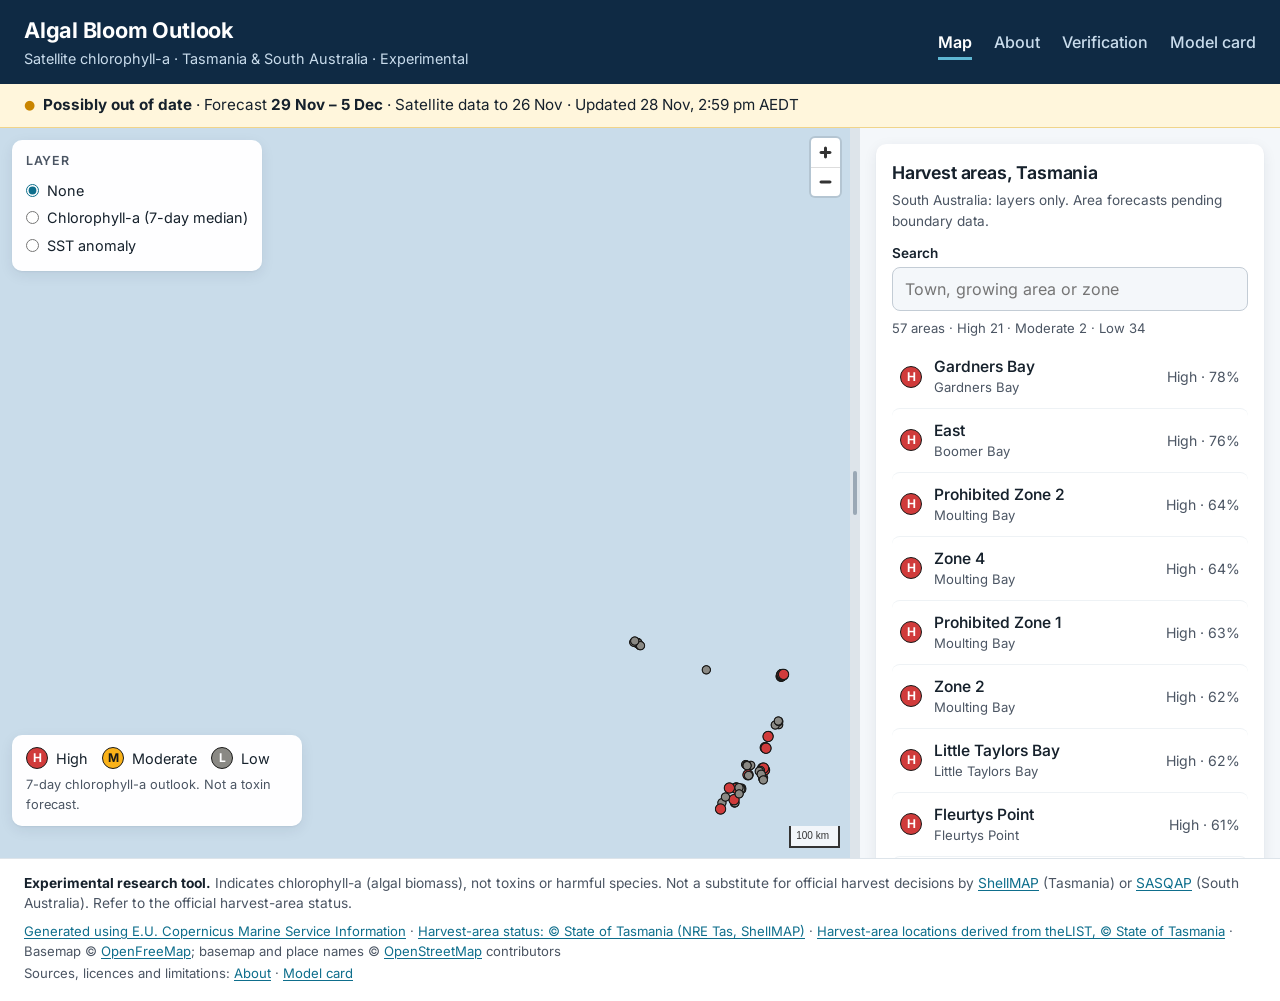
==== commit 7fc3e876: "Forecast 2026-11-28 (run 46105375767)" ====
--- a/index.html
+++ b/index.html
@@ -62,7 +62,9 @@
         <h2 id="area-list-heading" tabindex="-1">Harvest areas, Tasmania</h2>
         <p class="region-note">South Australia: layers only. Area forecasts pending boundary data.</p>
         <label class="search-label" for="area-search">Search</label>
-        <input id="area-search" type="search" placeholder="Growing area or zone" autocomplete="off">
+        <input id="area-search" type="search" placeholder="Town, growing area or zone" autocomplete="off">
+        <!-- Harvest areas near a searched town (js/places.js). Hidden until a town matches. -->
+        <div id="place-results" class="place-results" hidden aria-live="polite"></div>
         <p id="area-count" class="area-count" aria-live="polite"></p>
         <ul id="area-items" class="area-items"></ul>
       </section>
--- a/css/style.css
+++ b/css/style.css
@@ -263,3 +263,15 @@
 
 /* Wide tables scroll sideways on phones instead of squeezing */
 @media (max-width: 800px) { .doc table { display: block; overflow-x: auto; } }
+
+/* Town search results (js/places.js): a tinted block above the area list */
+.place-results { background: var(--accent-soft); border-radius: 8px; padding: 10px 12px; margin: 10px 0 4px; }
+.place-head { margin: 0 0 4px; font-size: 0.92rem; }
+.place-kind { color: var(--ink-2); font-size: 0.85rem; }
+.place-areas button { border-top-color: rgba(14, 110, 140, 0.15); }
+.place-areas button:hover { background: rgba(255, 255, 255, 0.7); }
+.place-others { margin: 6px 0 0; font-size: 0.82rem; color: var(--ink-2); }
+.link-btn {
+  background: none; border: 0; padding: 0; font: inherit; color: var(--accent);
+  text-decoration: underline; cursor: pointer;
+}
